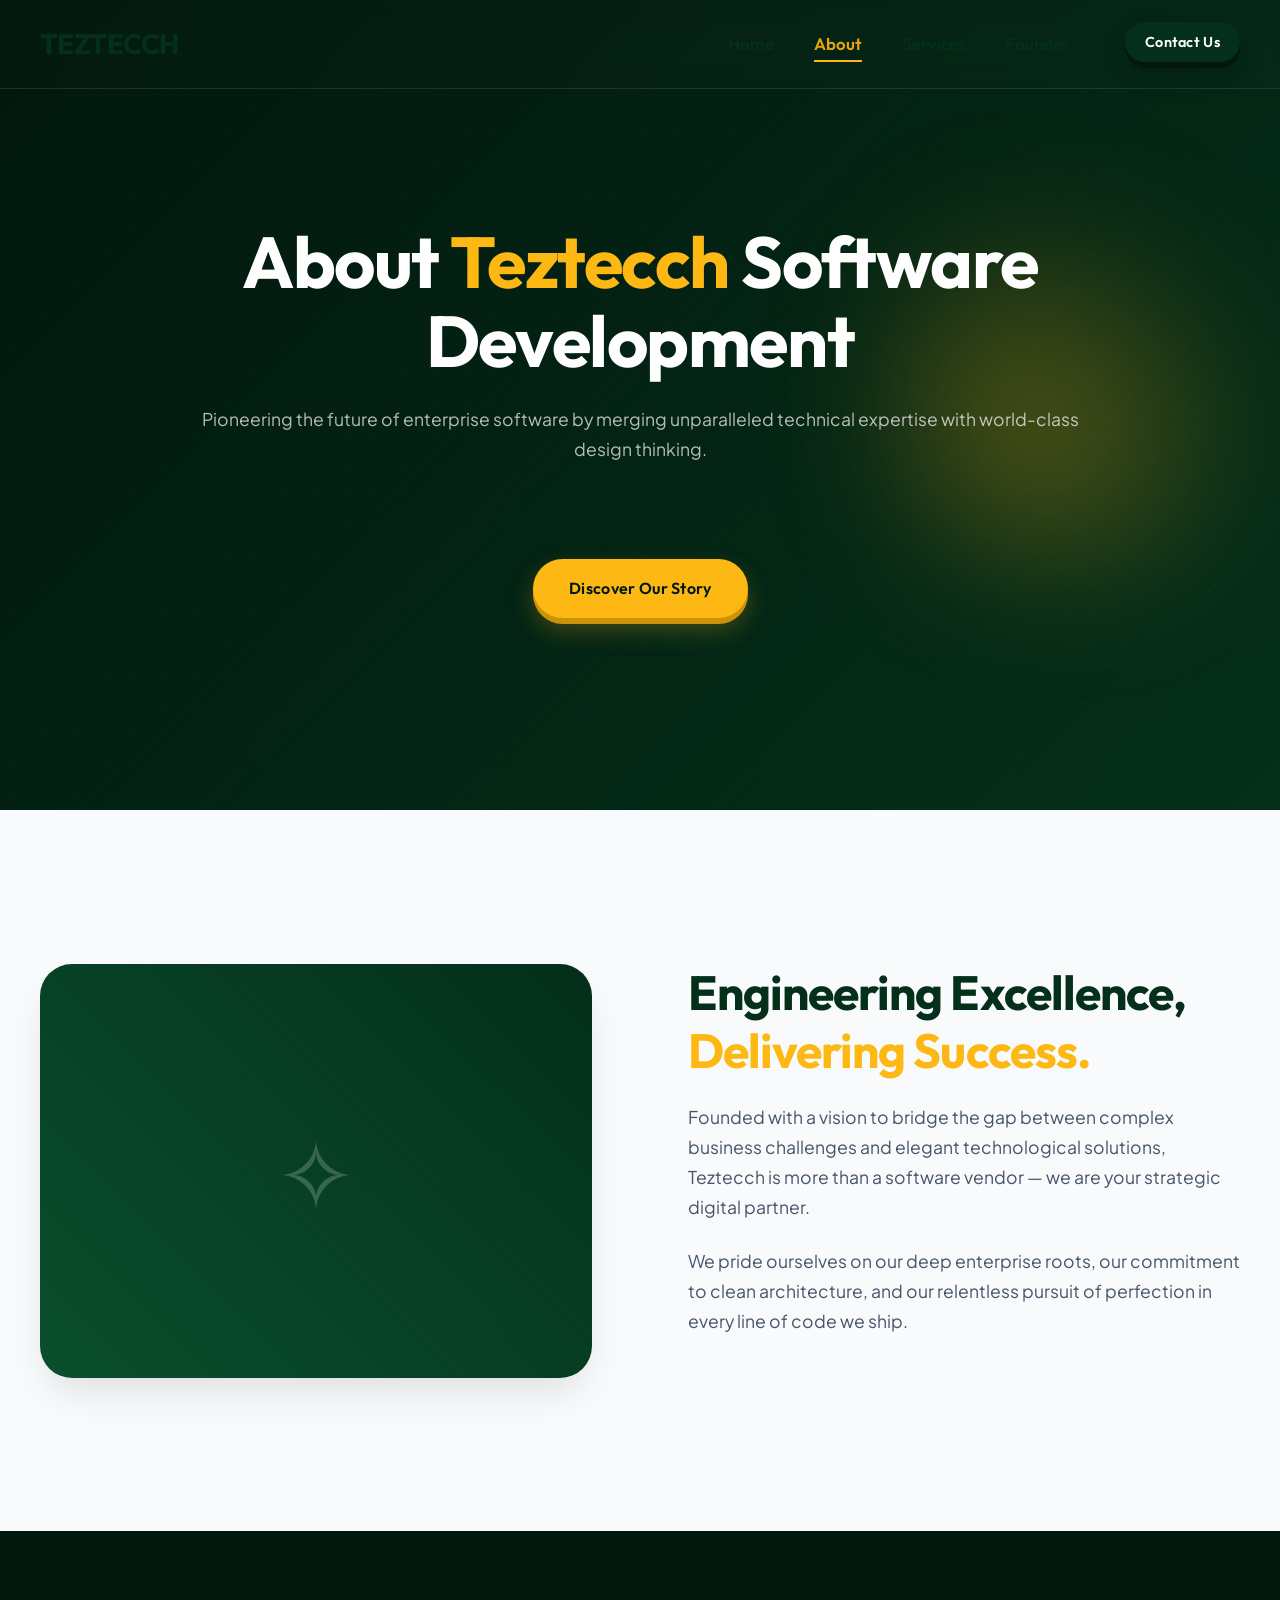
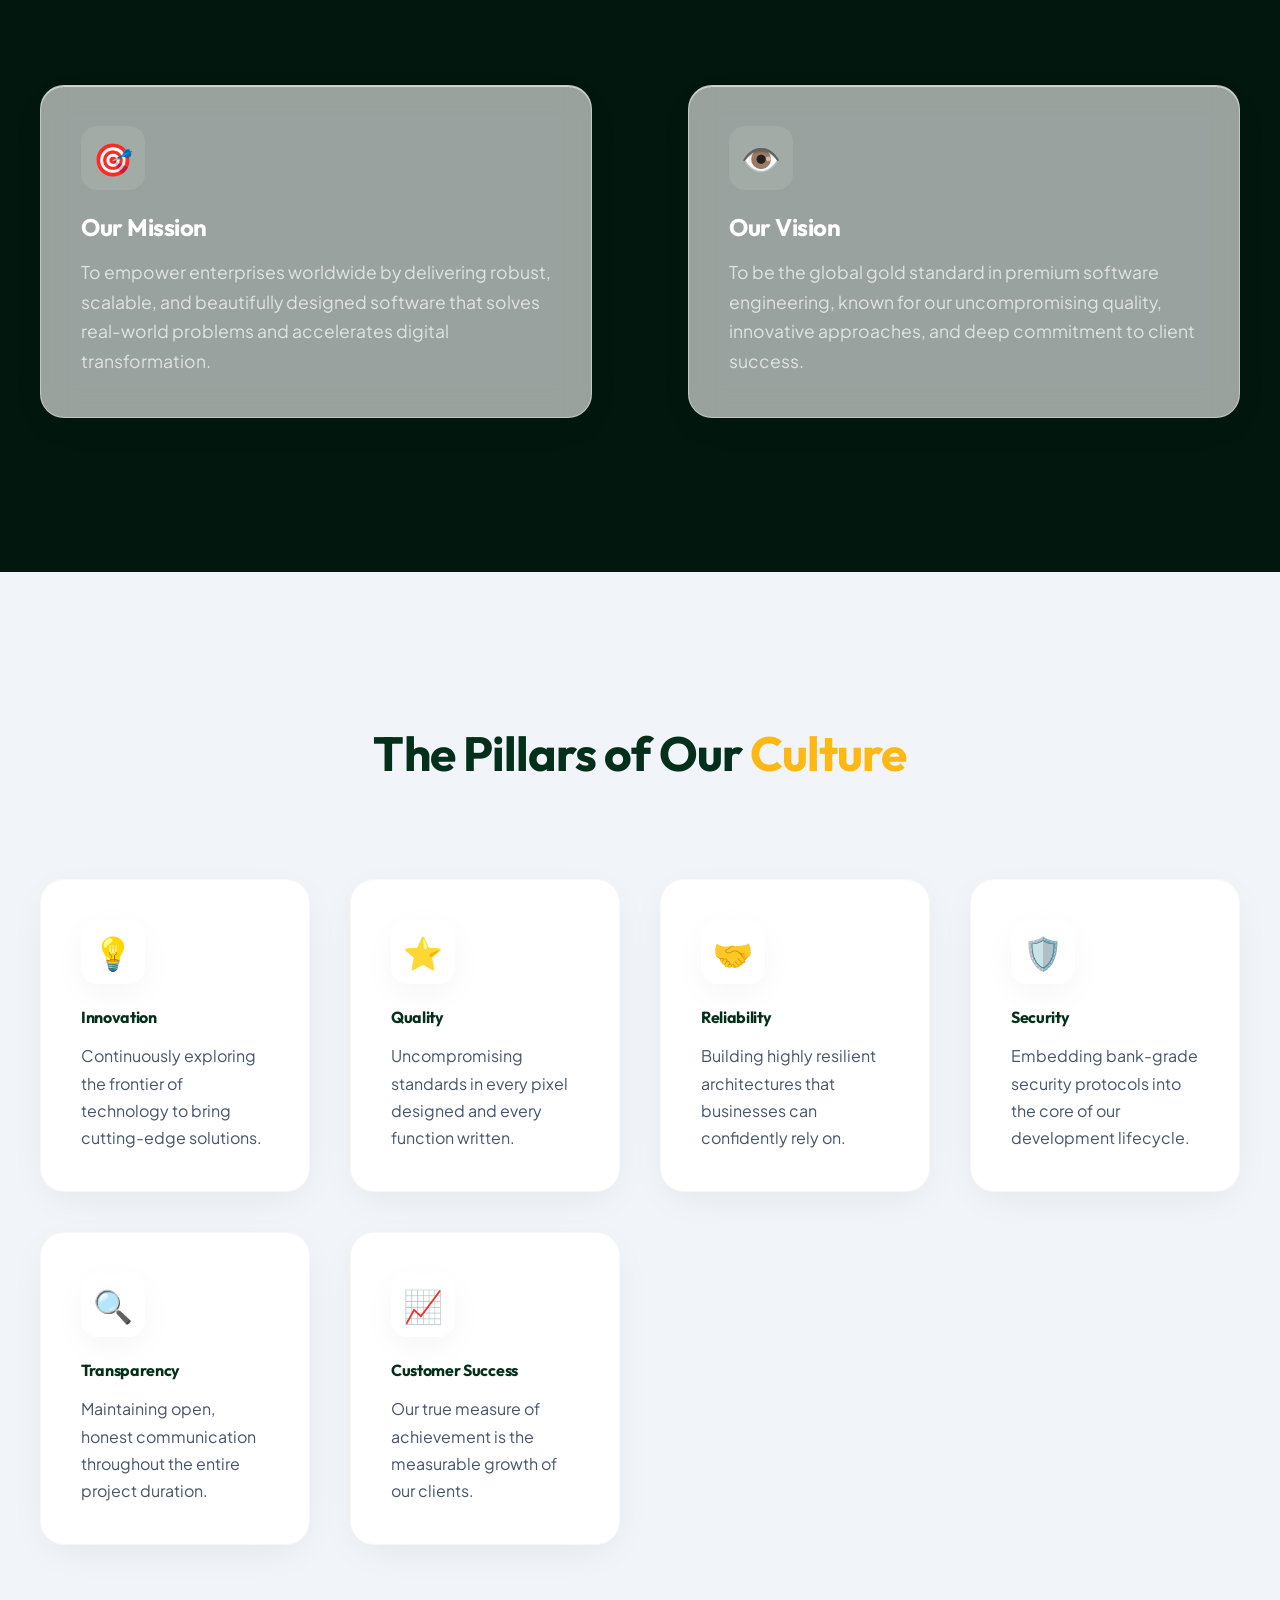
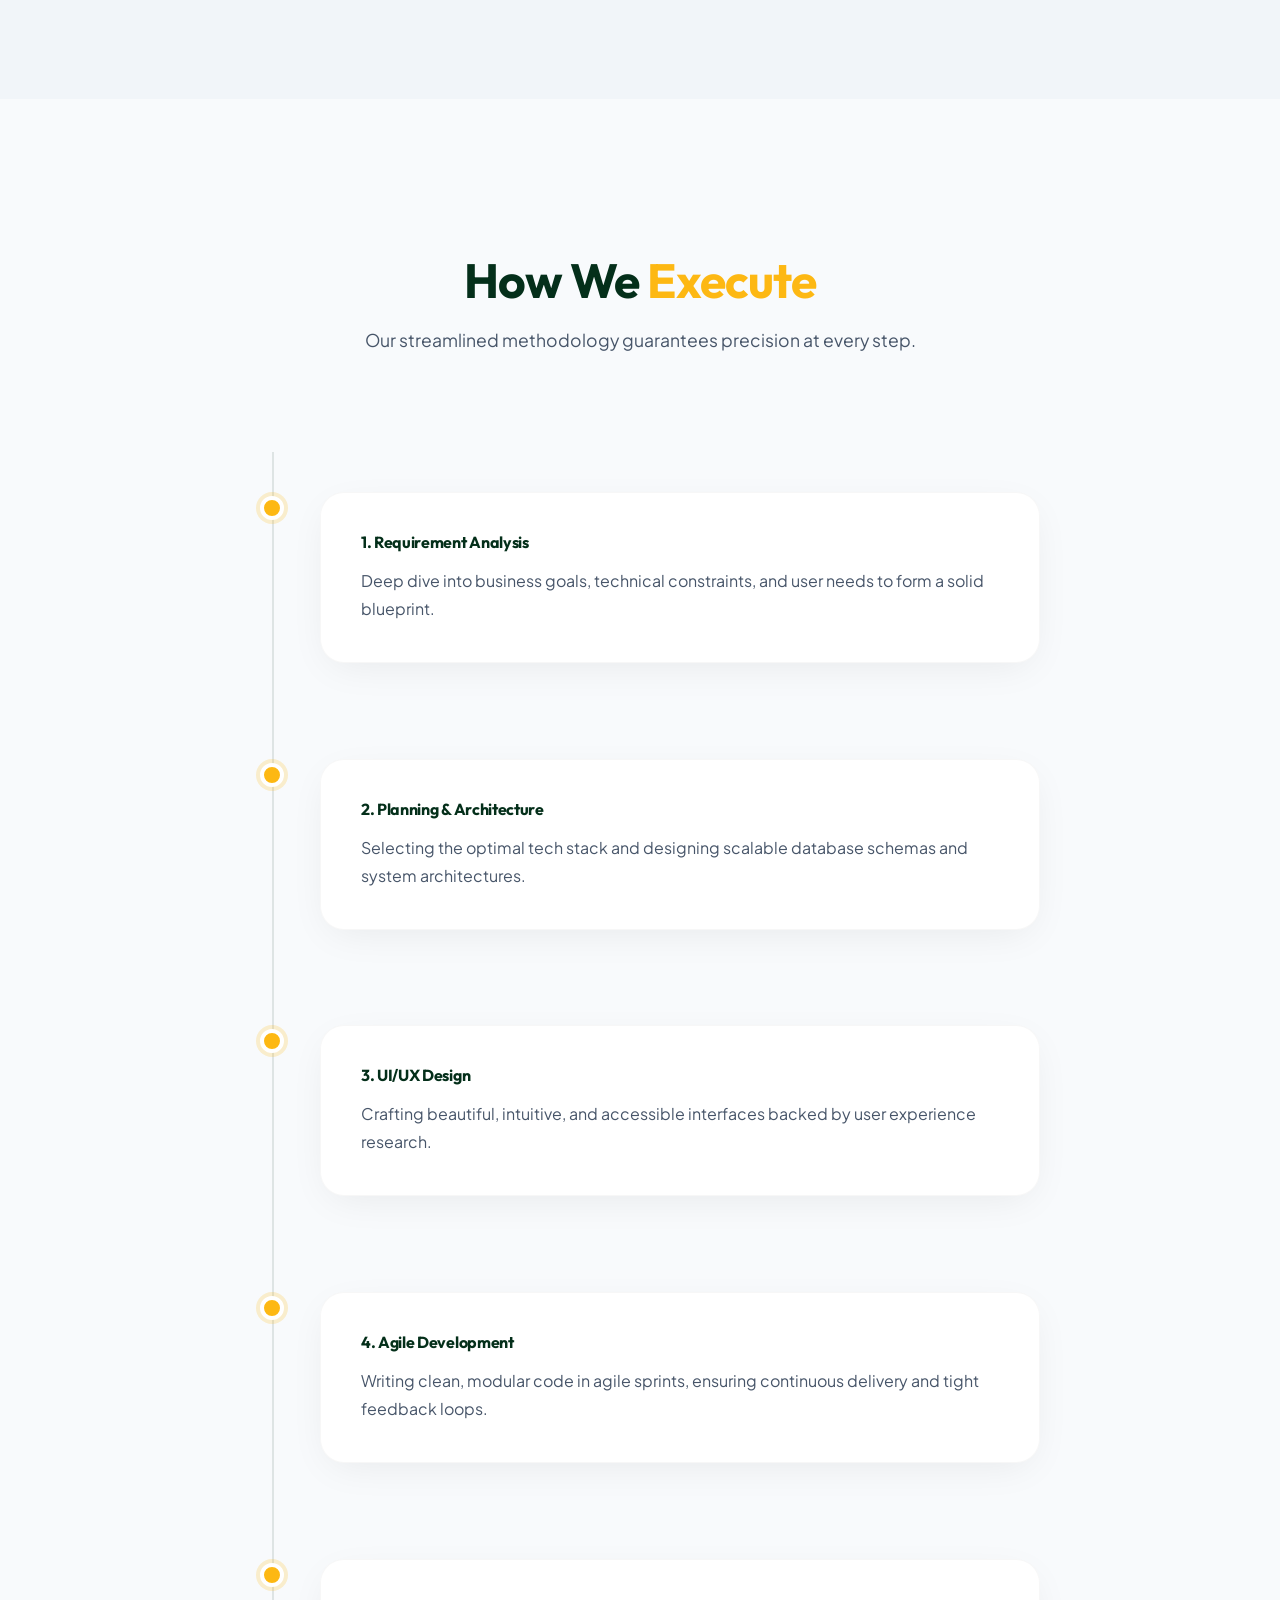
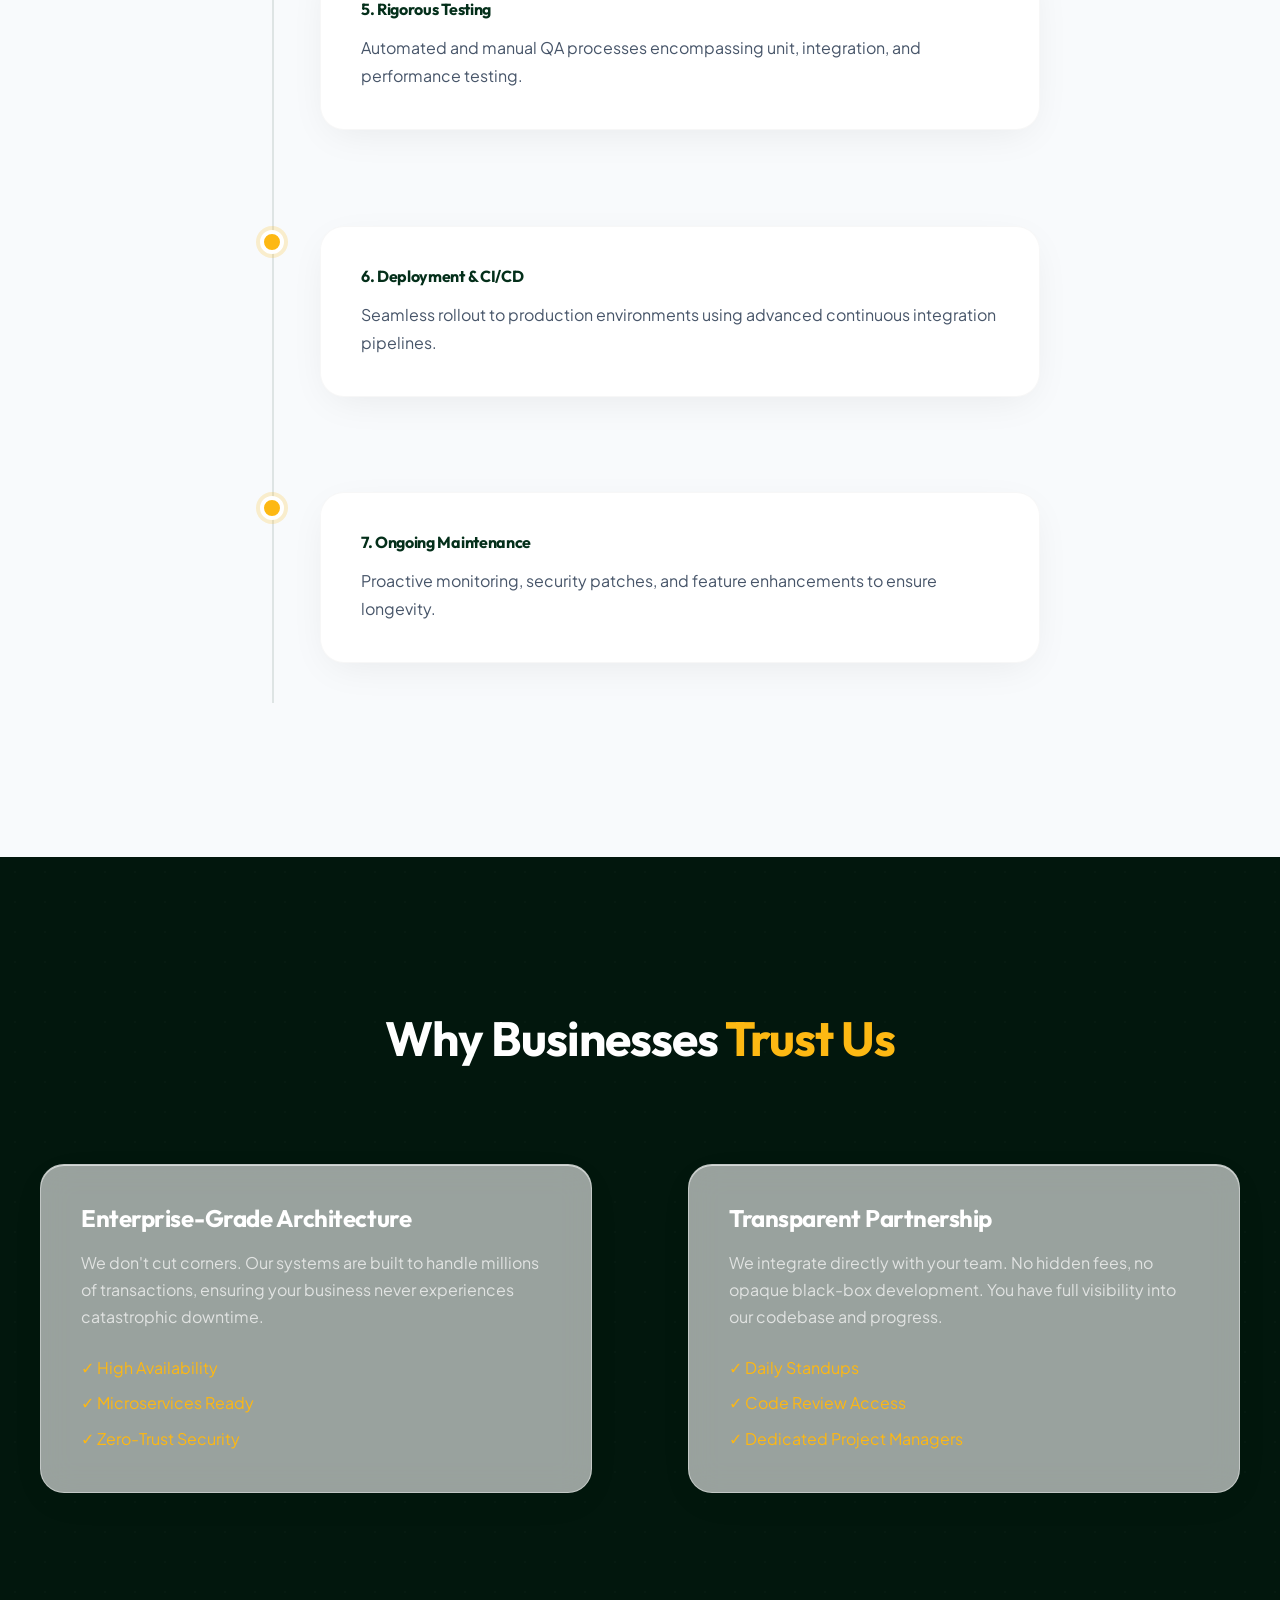
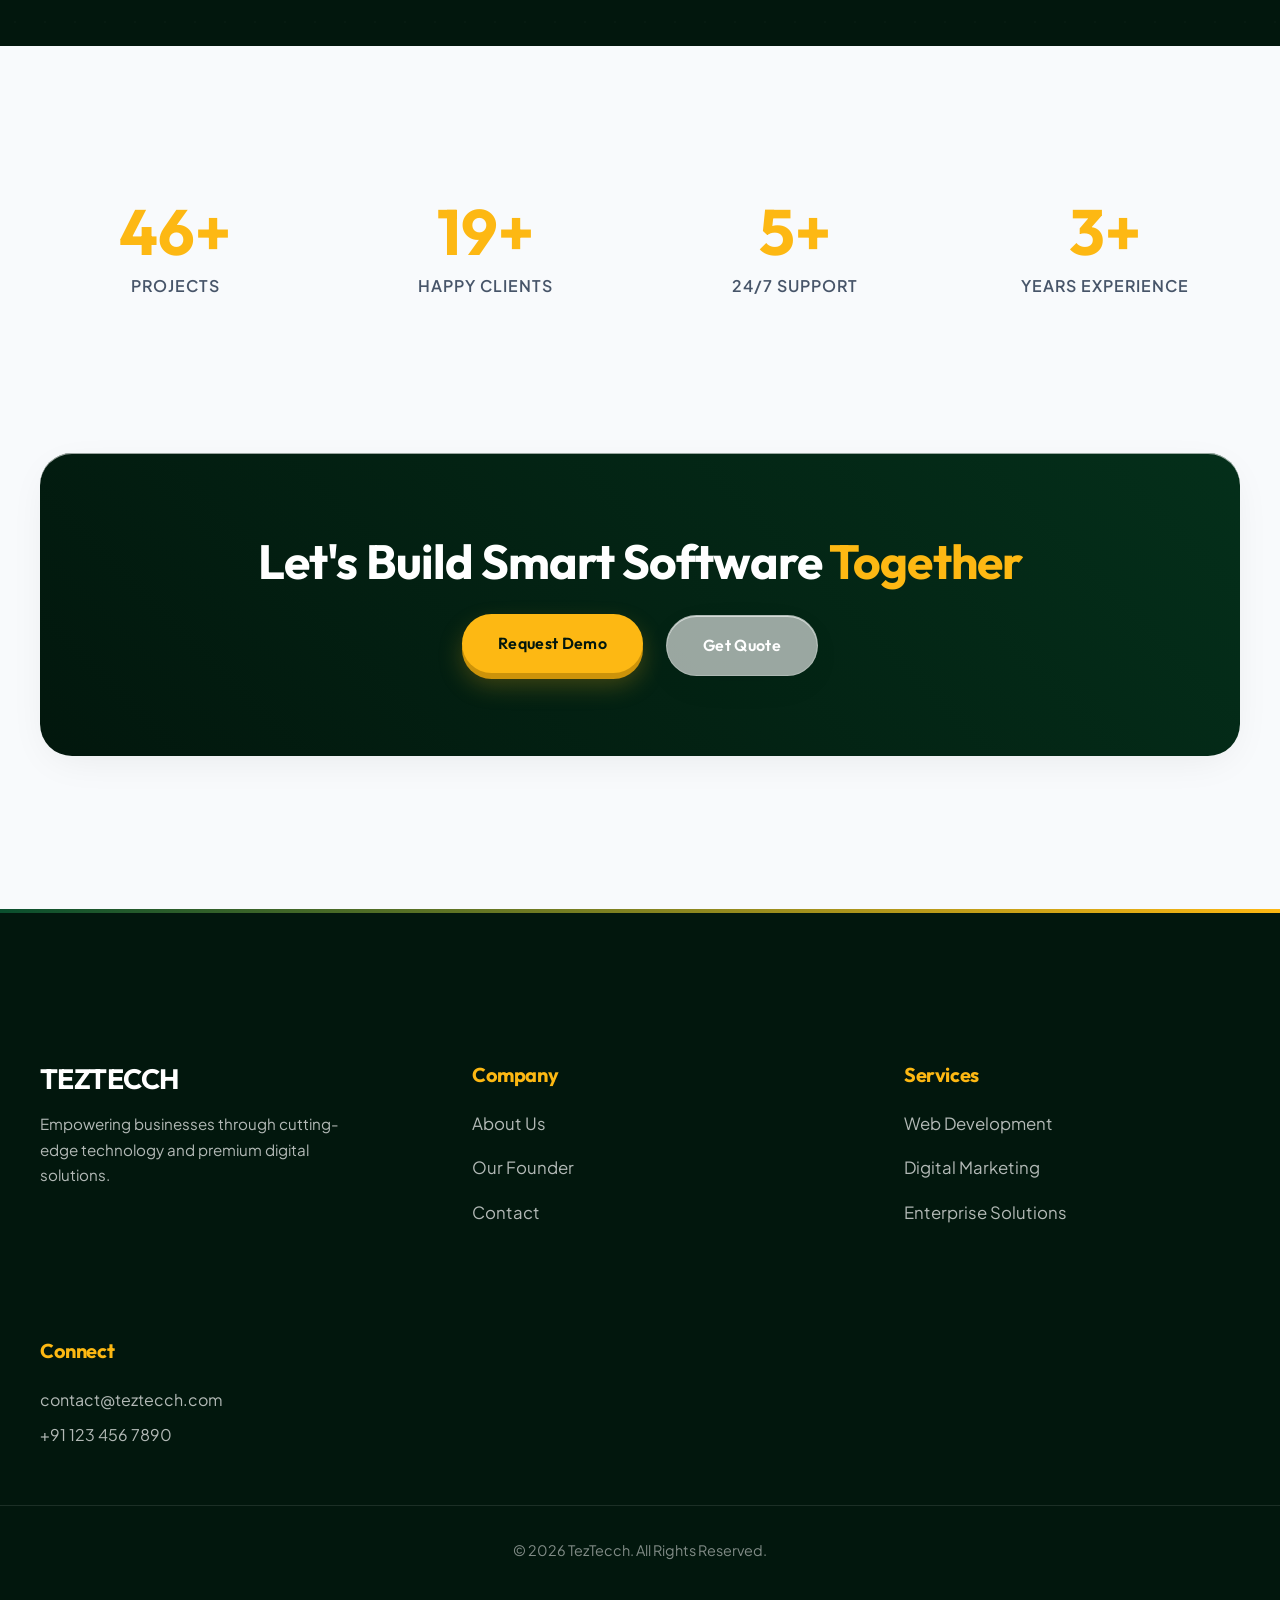
==== about.html @ 6b5ceb2e "Initial commit of premium Teztecch corporate website" ====
<!DOCTYPE html>
<html lang="en">
<head>
    <meta charset="UTF-8">
    <meta name="viewport" content="width=device-width, initial-scale=1.0">
    <title>TezTecch - About Us | Our Story</title>
    <meta name="description" content="Discover the story behind TezTecch, our core values, and why leading businesses trust us for their enterprise software needs.">
    <meta property="og:title" content="TezTecch - About Us">
    <meta property="og:description" content="Discover the story behind TezTecch, our core values, and why leading businesses trust us.">
    
    <link rel="preconnect" href="https://fonts.googleapis.com">
    <link rel="preconnect" href="https://fonts.gstatic.com" crossorigin>
    
    <link rel="stylesheet" href="css/style.css">
    <link rel="stylesheet" href="css/animations.css">
    <link rel="stylesheet" href="css/responsive.css">
</head>
<body>
    <nav class="navbar" id="navbar">
        <div class="container nav-container">
            <a href="index.html" class="nav-logo" aria-label="TezTecch Home">TezTecch</a>
            
            <ul class="nav-links" id="nav-links">
                <li><a href="index.html" class="nav-link">Home</a></li>
                <li><a href="about.html" class="nav-link active">About</a></li>
                <li><a href="services.html" class="nav-link">Services</a></li>
                <li><a href="founder.html" class="nav-link">Founder</a></li>
                <li><a href="contact.html" class="nav-link btn btn-primary nav-cta">Contact Us</a></li>
            </ul>

            <button class="mobile-menu-btn" id="mobile-menu-btn" aria-label="Toggle Menu">
                <span class="bar"></span>
                <span class="bar"></span>
                <span class="bar"></span>
            </button>
        </div>
    </nav>

    <main class="page-content pt-0">
        <!-- 1. Hero Section -->
        <section class="relative overflow-hidden py-hero min-h-90vh flex-center bg-gradient-hero text-white">
            <div class="particles-overlay"></div>
            
            <div class="container relative z-10 text-center">
                <div class="max-w-900">
                    <h1 class="animate-fade-up text-hero mb-md text-white">
                        About <span class="text-accent">Teztecch</span> Software Development
                    </h1>
                    <p class="animate-fade-up delay-100 text-lead text-muted-light mb-xl">
                        Pioneering the future of enterprise software by merging unparalleled technical expertise with world-class design thinking.
                    </p>
                    <div class="animate-fade-up delay-200 flex-center gap-md">
                        <a href="#story" class="btn btn-accent">Discover Our Story</a>
                    </div>
                </div>
            </div>
            
            <div class="animate-float abstract-sphere"></div>
        </section>

        <!-- 2. Company Story -->
        <section id="story" class="section">
            <div class="container">
                <div class="grid-2">
                    <div data-animate>
                        <div class="about-illustration flex-center">
                            <div class="text-white opacity-20 font-size-6rem">✧</div>
                        </div>
                    </div>
                    <div data-animate class="delay-100">
                        <h2 class="text-h2 mb-md">Engineering Excellence, <br><span class="text-accent">Delivering Success.</span></h2>
                        <p class="text-lead text-muted mb-md">
                            Founded with a vision to bridge the gap between complex business challenges and elegant technological solutions, Teztecch is more than a software vendor — we are your strategic digital partner.
                        </p>
                        <p class="text-lead text-muted mb-lg">
                            We pride ourselves on our deep enterprise roots, our commitment to clean architecture, and our relentless pursuit of perfection in every line of code we ship.
                        </p>
                    </div>
                </div>
            </div>
        </section>

        <!-- 3. Mission & Vision -->
        <section class="section bg-primary-dark text-white relative overflow-hidden">
            <div class="container relative z-10">
                <div class="grid-2">
                    <div class="card-glass hover-lift" data-animate>
                        <div class="icon-box mb-md">🎯</div>
                        <h3 class="text-h3 text-white mb-sm">Our Mission</h3>
                        <p class="text-muted-light text-lead">
                            To empower enterprises worldwide by delivering robust, scalable, and beautifully designed software that solves real-world problems and accelerates digital transformation.
                        </p>
                    </div>
                    <div class="card-glass hover-lift delay-100" data-animate>
                        <div class="icon-box mb-md">👁️</div>
                        <h3 class="text-h3 text-white mb-sm">Our Vision</h3>
                        <p class="text-muted-light text-lead">
                            To be the global gold standard in premium software engineering, known for our uncompromising quality, innovative approaches, and deep commitment to client success.
                        </p>
                    </div>
                </div>
            </div>
        </section>

        <!-- 4. Core Values -->
        <section class="section bg-light">
            <div class="container">
                <div class="text-center mb-xl" data-animate>
                    <h2 class="text-h2">The Pillars of Our <span class="text-accent">Culture</span></h2>
                </div>
                <div class="grid-3">
                    <div class="card hover-lift" data-animate>
                        <div class="icon-box icon-box-dark mb-md">💡</div>
                        <h4 class="text-primary mb-sm">Innovation</h4>
                        <p class="text-muted">Continuously exploring the frontier of technology to bring cutting-edge solutions.</p>
                    </div>
                    <div class="card hover-lift delay-100" data-animate>
                        <div class="icon-box icon-box-dark mb-md">⭐</div>
                        <h4 class="text-primary mb-sm">Quality</h4>
                        <p class="text-muted">Uncompromising standards in every pixel designed and every function written.</p>
                    </div>
                    <div class="card hover-lift delay-200" data-animate>
                        <div class="icon-box icon-box-dark mb-md">🤝</div>
                        <h4 class="text-primary mb-sm">Reliability</h4>
                        <p class="text-muted">Building highly resilient architectures that businesses can confidently rely on.</p>
                    </div>
                    <div class="card hover-lift delay-300" data-animate>
                        <div class="icon-box icon-box-dark mb-md">🛡️</div>
                        <h4 class="text-primary mb-sm">Security</h4>
                        <p class="text-muted">Embedding bank-grade security protocols into the core of our development lifecycle.</p>
                    </div>
                    <div class="card hover-lift delay-400" data-animate>
                        <div class="icon-box icon-box-dark mb-md">🔍</div>
                        <h4 class="text-primary mb-sm">Transparency</h4>
                        <p class="text-muted">Maintaining open, honest communication throughout the entire project duration.</p>
                    </div>
                    <div class="card hover-lift delay-500" data-animate>
                        <div class="icon-box icon-box-dark mb-md">📈</div>
                        <h4 class="text-primary mb-sm">Customer Success</h4>
                        <p class="text-muted">Our true measure of achievement is the measurable growth of our clients.</p>
                    </div>
                </div>
            </div>
        </section>

        <!-- 5. Development Process -->
        <section class="section">
            <div class="container">
                <div class="text-center mb-xl" data-animate>
                    <h2 class="text-h2">How We <span class="text-accent">Execute</span></h2>
                    <p class="text-lead text-muted mt-sm">Our streamlined methodology guarantees precision at every step.</p>
                </div>
                <div class="process-timeline">
                    <div class="timeline-item" data-animate>
                        <div class="timeline-dot"></div>
                        <div class="card hover-lift">
                            <h4 class="text-primary mb-sm">1. Requirement Analysis</h4>
                            <p class="text-muted">Deep dive into business goals, technical constraints, and user needs to form a solid blueprint.</p>
                        </div>
                    </div>
                    <div class="timeline-item" data-animate>
                        <div class="timeline-dot"></div>
                        <div class="card hover-lift">
                            <h4 class="text-primary mb-sm">2. Planning & Architecture</h4>
                            <p class="text-muted">Selecting the optimal tech stack and designing scalable database schemas and system architectures.</p>
                        </div>
                    </div>
                    <div class="timeline-item" data-animate>
                        <div class="timeline-dot"></div>
                        <div class="card hover-lift">
                            <h4 class="text-primary mb-sm">3. UI/UX Design</h4>
                            <p class="text-muted">Crafting beautiful, intuitive, and accessible interfaces backed by user experience research.</p>
                        </div>
                    </div>
                    <div class="timeline-item" data-animate>
                        <div class="timeline-dot"></div>
                        <div class="card hover-lift">
                            <h4 class="text-primary mb-sm">4. Agile Development</h4>
                            <p class="text-muted">Writing clean, modular code in agile sprints, ensuring continuous delivery and tight feedback loops.</p>
                        </div>
                    </div>
                    <div class="timeline-item" data-animate>
                        <div class="timeline-dot"></div>
                        <div class="card hover-lift">
                            <h4 class="text-primary mb-sm">5. Rigorous Testing</h4>
                            <p class="text-muted">Automated and manual QA processes encompassing unit, integration, and performance testing.</p>
                        </div>
                    </div>
                    <div class="timeline-item" data-animate>
                        <div class="timeline-dot"></div>
                        <div class="card hover-lift">
                            <h4 class="text-primary mb-sm">6. Deployment & CI/CD</h4>
                            <p class="text-muted">Seamless rollout to production environments using advanced continuous integration pipelines.</p>
                        </div>
                    </div>
                    <div class="timeline-item" data-animate>
                        <div class="timeline-dot"></div>
                        <div class="card hover-lift">
                            <h4 class="text-primary mb-sm">7. Ongoing Maintenance</h4>
                            <p class="text-muted">Proactive monitoring, security patches, and feature enhancements to ensure longevity.</p>
                        </div>
                    </div>
                </div>
            </div>
        </section>

        <!-- 6. Why Businesses Trust Us -->
        <section class="section bg-primary-dark text-white relative overflow-hidden">
            <div class="particles-overlay"></div>
            <div class="container relative z-10">
                <div class="text-center mb-xl" data-animate>
                    <h2 class="text-h2 text-white">Why Businesses <span class="text-accent">Trust Us</span></h2>
                </div>
                <div class="grid-2">
                    <div class="card-glass hover-lift" data-animate>
                        <h3 class="text-h3 text-white mb-sm">Enterprise-Grade Architecture</h3>
                        <p class="text-muted-light mb-md">We don't cut corners. Our systems are built to handle millions of transactions, ensuring your business never experiences catastrophic downtime.</p>
                        <ul class="list-none">
                            <li class="mb-xs text-accent">✓ High Availability</li>
                            <li class="mb-xs text-accent">✓ Microservices Ready</li>
                            <li class="text-accent">✓ Zero-Trust Security</li>
                        </ul>
                    </div>
                    <div class="card-glass hover-lift delay-100" data-animate>
                        <h3 class="text-h3 text-white mb-sm">Transparent Partnership</h3>
                        <p class="text-muted-light mb-md">We integrate directly with your team. No hidden fees, no opaque black-box development. You have full visibility into our codebase and progress.</p>
                        <ul class="list-none">
                            <li class="mb-xs text-accent">✓ Daily Standups</li>
                            <li class="mb-xs text-accent">✓ Code Review Access</li>
                            <li class="text-accent">✓ Dedicated Project Managers</li>
                        </ul>
                    </div>
                </div>
            </div>
        </section>

        <!-- 7. Company Statistics -->
        <section class="section">
            <div class="container">
                <div class="grid-4 text-center">
                    <div data-animate class="stat-container">
                        <div class="stat-number" data-target="250">0</div>
                        <div class="text-muted stat-label">Projects</div>
                    </div>
                    <div data-animate class="stat-container delay-100">
                        <div class="stat-number" data-target="100">0</div>
                        <div class="text-muted stat-label">Happy Clients</div>
                    </div>
                    <div data-animate class="stat-container delay-200">
                        <div class="stat-number" data-target="24">0</div>
                        <div class="text-muted stat-label">24/7 Support</div>
                    </div>
                    <div data-animate class="stat-container delay-300">
                        <div class="stat-number" data-target="15">0</div>
                        <div class="text-muted stat-label">Years Experience</div>
                    </div>
                </div>
            </div>
        </section>

        <!-- 8. Final CTA -->
        <section class="section pt-0">
            <div class="container">
                <div class="card-glass bg-gradient-cta text-center rounded-2xl py-cta border-none">
                    <div class="max-w-800">
                        <h2 class="text-h2 text-white mb-md" data-animate>Let's Build Smart Software <span class="text-accent">Together</span></h2>
                        <div data-animate class="delay-100 flex-center flex-wrap gap-md">
                            <a href="contact.html" class="btn btn-accent animate-pulse-glow">Request Demo</a>
                            <a href="contact.html" class="btn btn-glass text-white border-white-20">Get Quote</a>
                        </div>
                    </div>
                </div>
            </div>
        </section>
    </main>

    <footer class="footer">
        <div class="container footer-grid">
            <div class="footer-col">
                <h3 class="footer-logo">TezTecch</h3>
                <p class="footer-text">
                    Empowering businesses through cutting-edge technology and premium digital solutions.
                </p>
            </div>
            <div class="footer-col">
                <h4 class="footer-heading">Company</h4>
                <a href="about.html" class="footer-link">About Us</a><br>
                <a href="founder.html" class="footer-link">Our Founder</a><br>
                <a href="contact.html" class="footer-link">Contact</a>
            </div>
            <div class="footer-col">
                <h4 class="footer-heading">Services</h4>
                <a href="services.html" class="footer-link">Web Development</a><br>
                <a href="services.html" class="footer-link">Digital Marketing</a><br>
                <a href="services.html" class="footer-link">Enterprise Solutions</a>
            </div>
            <div class="footer-col">
                <h4 class="footer-heading">Connect</h4>
                <p class="footer-contact">contact@teztecch.com</p>
                <p class="footer-contact">+91 123 456 7890</p>
            </div>
        </div>
        <div class="container footer-bottom">
            <p class="footer-copyright">&copy; 2026 TezTecch. All Rights Reserved.</p>
        </div>
    </footer>

    <script src="js/particles.js" defer></script>
    <script src="js/animations.js" defer></script>
    <script src="js/main.js" defer></script>
</body>
</html>
---- css/style.css ----
@import url('https://fonts.googleapis.com/css2?family=Outfit:wght@300;400;500;600;700&family=Plus+Jakarta+Sans:wght@400;500;600;700&display=swap');

:root {
    /* Brand Colors */
    --clr-primary: #042f1a;
    --clr-primary-light: #0a4f2e;
    --clr-primary-dark: #02170d;
    
    --clr-accent: #FDB813;
    --clr-accent-hover: #e5a40d;
    --clr-accent-light: #ffce54;
    
    --clr-white: #ffffff;
    --clr-bg: #f8fafc;
    --clr-surface: #ffffff;
    
    --clr-text-main: #0f172a;
    --clr-text-muted: #475569;

    /* Glassmorphism Variables */
    --glass-bg: rgba(255, 255, 255, 0.6);
    --glass-border: rgba(255, 255, 255, 0.4);
    --glass-highlight: inset 0 1px 0 rgba(255, 255, 255, 0.6);
    --glass-blur: 16px;

    /* Typography */
    --font-heading: 'Outfit', system-ui, sans-serif;
    --font-body: 'Plus Jakarta Sans', system-ui, sans-serif;
    
    /* Perfected Spacing System */
    --container-max: 1280px;
    --spacing-xs: 0.5rem;
    --spacing-sm: 1rem;
    --spacing-md: 1.5rem;
    --spacing-lg: 2.5rem;
    --spacing-xl: clamp(4rem, 8vw, 6rem);
    --spacing-xxl: clamp(6rem, 12vw, 10rem);

    /* Shadows (Premium & 3D) */
    --shadow-soft: 0 10px 40px -10px rgba(0, 0, 0, 0.08);
    --shadow-medium: 0 20px 40px -10px rgba(0, 0, 0, 0.12);
    --shadow-3d: 0 6px 0 var(--clr-primary-dark), 0 12px 24px rgba(0,0,0,0.2);
    --shadow-3d-accent: 0 6px 0 #cc930a, 0 12px 24px rgba(253, 184, 19, 0.25);
    
    /* Effects */
    --radius-sm: 0.5rem;
    --radius-md: 1rem;
    --radius-lg: 1.5rem;
    --radius-pill: 9999px;
    --transition-fast: 200ms cubic-bezier(0.25, 1, 0.5, 1);
    --transition-base: 400ms cubic-bezier(0.25, 1, 0.5, 1);
    --transition-bounce: 600ms cubic-bezier(0.34, 1.56, 0.64, 1);
}

*, *::before, *::after {
    box-sizing: border-box;
    margin: 0;
    padding: 0;
}

html {
    scroll-behavior: smooth;
    text-rendering: optimizeLegibility;
    -webkit-font-smoothing: antialiased;
    -moz-osx-font-smoothing: grayscale;
}

body {
    font-family: var(--font-body);
    background-color: var(--clr-bg);
    color: var(--clr-text-main);
    line-height: 1.7;
    overflow-x: hidden;
}

h1, h2, h3, h4, h5, h6 {
    font-family: var(--font-heading);
    font-weight: 700;
    line-height: 1.15;
    color: var(--clr-primary);
    letter-spacing: -0.02em;
}

a {
    text-decoration: none;
    color: inherit;
}

.container {
    width: 100%;
    max-width: var(--container-max);
    margin: 0 auto;
    padding: 0 clamp(1.25rem, 4vw, 2.5rem);
}

.section {
    padding: var(--spacing-xxl) 0;
}

/* 1. Buttons (3D & Premium) */
.btn {
    display: inline-flex;
    align-items: center;
    justify-content: center;
    padding: 1rem 2.25rem;
    border-radius: var(--radius-pill);
    font-weight: 600;
    font-family: var(--font-heading);
    cursor: pointer;
    border: none;
    transition: all var(--transition-fast);
    position: relative;
    letter-spacing: 0.02em;
    font-size: 1rem;
    will-change: transform, box-shadow;
}

.btn-primary {
    background-color: var(--clr-primary);
    color: var(--clr-white);
    box-shadow: var(--shadow-3d);
    transform: translateY(-2px) translateZ(0);
}

.btn-primary:active {
    box-shadow: 0 0px 0 var(--clr-primary-dark), 0 4px 8px rgba(0,0,0,0.2);
    transform: translateY(4px) translateZ(0);
}

.btn-accent {
    background-color: var(--clr-accent);
    color: var(--clr-primary-dark);
    box-shadow: var(--shadow-3d-accent);
    transform: translateY(-2px) translateZ(0);
}

.btn-accent:active {
    box-shadow: 0 0px 0 #cc930a, 0 4px 8px rgba(253, 184, 19, 0.25);
    transform: translateY(4px) translateZ(0);
}

.btn-glass {
    background: var(--glass-bg);
    backdrop-filter: blur(var(--glass-blur));
    -webkit-backdrop-filter: blur(var(--glass-blur));
    border: 1px solid var(--glass-border);
    color: var(--clr-primary);
    box-shadow: var(--shadow-soft), var(--glass-highlight);
    transform: translateY(0) translateZ(0);
}

.btn-glass:hover {
    background: rgba(255, 255, 255, 0.9);
    transform: translateY(-4px) translateZ(0);
    box-shadow: var(--shadow-medium), var(--glass-highlight);
}

/* 2. Cards (Glassmorphism & Modern) */
.card {
    background: var(--clr-surface);
    border-radius: var(--radius-lg);
    padding: var(--spacing-lg);
    box-shadow: var(--shadow-soft);
    transition: all var(--transition-bounce);
    border: 1px solid rgba(0,0,0,0.03);
    will-change: transform, box-shadow;
}

.card:hover {
    transform: translateY(-12px) scale(1.02) translateZ(0);
    box-shadow: var(--shadow-medium);
}

.card-glass {
    background: var(--glass-bg);
    backdrop-filter: blur(var(--glass-blur));
    -webkit-backdrop-filter: blur(var(--glass-blur));
    border: 1px solid var(--glass-border);
    border-radius: var(--radius-lg);
    padding: var(--spacing-lg);
    box-shadow: var(--shadow-soft), var(--glass-highlight);
    will-change: transform, box-shadow;
    transition: all var(--transition-bounce);
}

.card-glass:hover {
    background: rgba(255, 255, 255, 0.75);
}

/* 3. Navigation (Glassmorphism) */
.navbar {
    position: fixed;
    top: 0;
    left: 0;
    width: 100%;
    z-index: 1000;
    background: rgba(255, 255, 255, 0.01);
    backdrop-filter: blur(10px);
    -webkit-backdrop-filter: blur(10px);
    border-bottom: 1px solid rgba(255, 255, 255, 0.1);
    padding: 1.25rem 0;
    transition: all var(--transition-base);
    transform: translateZ(0);
}

.nav-container {
    display: flex;
    justify-content: space-between;
    align-items: center;
}

.nav-logo {
    font-family: var(--font-heading);
    font-size: 1.75rem;
    font-weight: 700;
    color: var(--clr-primary);
    text-transform: uppercase;
    letter-spacing: -0.02em;
}

.nav-links {
    display: flex;
    align-items: center;
    gap: var(--spacing-lg);
    list-style: none;
}

.nav-link {
    font-family: var(--font-heading);
    font-weight: 600;
    color: var(--clr-primary);
    transition: color var(--transition-fast);
    position: relative;
    padding: 0.5rem 0;
    font-size: 1.05rem;
}

.nav-link.active {
    color: var(--clr-accent-hover);
}

.nav-link:not(.btn)::after {
    content: '';
    position: absolute;
    bottom: 0;
    left: 0;
    width: 0;
    height: 2px;
    background-color: var(--clr-accent);
    transition: width var(--transition-base);
}

.nav-link:not(.btn):hover::after,
.nav-link.active:not(.btn)::after {
    width: 100%;
}

.mobile-menu-btn {
    display: none;
    background: transparent;
    border: none;
    cursor: pointer;
    z-index: 1001;
    padding: 0.5rem;
}

.mobile-menu-btn .bar {
    display: block;
    width: 28px;
    height: 3px;
    margin: 6px auto;
    background-color: var(--clr-primary);
    transition: all var(--transition-base);
    border-radius: 2px;
}

/* 4. Footer (Corporate & Dark) */
.footer {
    background-color: var(--clr-primary-dark);
    color: var(--clr-white);
    padding: var(--spacing-xxl) 0 var(--spacing-lg);
    position: relative;
    overflow: hidden;
}

.footer::before {
    content: '';
    position: absolute;
    top: 0;
    left: 0;
    width: 100%;
    height: 4px;
    background: linear-gradient(90deg, var(--clr-primary-light), var(--clr-accent), var(--clr-primary-light));
    background-size: 200% 100%;
    animation: gradientShift 6s ease infinite;
}

@keyframes gradientShift {
    0% { background-position: 0% 50%; }
    50% { background-position: 100% 50%; }
    100% { background-position: 0% 50%; }
}

.footer-grid {
    display: grid;
    grid-template-columns: repeat(auto-fit, minmax(280px, 1fr));
    gap: var(--spacing-xl);
}

.footer-logo {
    font-family: var(--font-heading);
    font-size: 1.75rem;
    font-weight: 700;
    color: var(--clr-white);
    text-transform: uppercase;
    letter-spacing: -0.02em;
}

.footer-heading {
    color: var(--clr-accent);
    margin-bottom: var(--spacing-md);
    font-size: 1.25rem;
    font-family: var(--font-heading);
}

.footer-link {
    color: rgba(255, 255, 255, 0.7);
    transition: all var(--transition-fast);
    display: inline-block;
    margin-bottom: var(--spacing-sm);
    font-size: 1.05rem;
}

.footer-link:hover {
    color: var(--clr-accent);
    transform: translateX(8px);
}

/* =========================================
   UTILITIES & ABOUT PAGE COMPONENTS
   ========================================= */

/* Layout Utilities */
.grid-2 { display: grid; grid-template-columns: repeat(auto-fit, minmax(300px, 1fr)); gap: var(--spacing-xl); align-items: center; }
.grid-3 { display: grid; grid-template-columns: repeat(auto-fit, minmax(250px, 1fr)); gap: var(--spacing-lg); }
.grid-4 { display: grid; grid-template-columns: repeat(auto-fit, minmax(200px, 1fr)); gap: var(--spacing-lg); }

/* Typography Utilities */
.text-center { text-align: center; }
.text-primary { color: var(--clr-primary); }
.text-accent { color: var(--clr-accent); }
.text-white { color: var(--clr-white); }
.text-muted { color: var(--clr-text-muted); }
.text-muted-light { color: rgba(255, 255, 255, 0.7); }

.mb-0 { margin-bottom: 0; }
.mb-xs { margin-bottom: var(--spacing-xs); }
.mb-sm { margin-bottom: var(--spacing-sm); }
.mb-md { margin-bottom: var(--spacing-md); }
.mb-lg { margin-bottom: var(--spacing-lg); }
.mb-xl { margin-bottom: var(--spacing-xl); }
.mt-sm { margin-top: var(--spacing-sm); }
.mt-md { margin-top: var(--spacing-md); }

.text-hero { font-size: clamp(3rem, 5vw + 1rem, 4.5rem); line-height: 1.1; }
.text-h2 { font-size: clamp(2rem, 4vw, 3rem); line-height: 1.2; }
.text-h3 { font-size: 1.5rem; }
.text-lead { font-size: 1.1rem; }
.font-size-6rem { font-size: 6rem; }

/* Backgrounds & Positioning */
.bg-primary { background-color: var(--clr-primary); }
.bg-primary-dark { background-color: var(--clr-primary-dark); }
.bg-light { background-color: #f1f5f9; }
.bg-gradient-hero { background: linear-gradient(135deg, var(--clr-primary-dark), var(--clr-primary)); }
.bg-gradient-cta { background: linear-gradient(45deg, var(--clr-primary-dark), var(--clr-primary)); }

.relative { position: relative; }
.absolute { position: absolute; }
.inset-0 { top: 0; left: 0; right: 0; bottom: 0; }
.z-10 { z-index: 10; }
.overflow-hidden { overflow: hidden; }

.min-h-90vh { min-height: 90vh; }
.flex-center { display: flex; align-items: center; justify-content: center; }
.flex-column { display: flex; flex-direction: column; }
.flex-wrap { flex-wrap: wrap; }
.gap-md { gap: var(--spacing-md); }

.pt-0 { padding-top: 0; }
.pb-0 { padding-bottom: 0; }
.py-hero { padding: 10rem 0 8rem; }
.py-cta { padding: 5rem 2rem; }

.opacity-20 { opacity: 0.2; }
.max-w-900 { max-width: 900px; margin: 0 auto; }
.max-w-800 { max-width: 800px; margin: 0 auto; }

.border-none { border: none; }
.rounded-2xl { border-radius: 2rem; }
.border-white-20 { border-color: rgba(255, 255, 255, 0.2); }

.list-none { list-style: none; padding: 0; }
.stat-label { font-weight: 600; text-transform: uppercase; letter-spacing: 1px; margin-top: 0.5rem; }

/* Navigation & Footer Specific Replacements (No Inline CSS) */
.nav-cta { color: var(--clr-white); font-size: 0.9rem; padding: 0.5rem 1.25rem; margin-left: 1rem; }
.footer-text { color: rgba(255,255,255,0.7); margin-top: 1rem; font-size: 0.95rem; }
.footer-contact { color: rgba(255,255,255,0.7); margin-bottom: 0.5rem; }
.footer-bottom { text-align: center; border-top: 1px solid rgba(255,255,255,0.1); margin-top: 3rem; padding-top: 2rem; }
.footer-copyright { color: rgba(255,255,255,0.5); font-size: 0.9rem; }

/* About Page Specific Components */
.about-illustration {
    aspect-ratio: 4/3;
    background: linear-gradient(45deg, var(--clr-primary-light), var(--clr-primary));
    border-radius: 2rem;
    position: relative;
    overflow: hidden;
    box-shadow: var(--shadow-medium);
}

.abstract-sphere {
    position: absolute;
    right: 5%;
    top: 30%;
    width: 300px;
    height: 300px;
    background: linear-gradient(45deg, var(--clr-accent), transparent);
    border-radius: 50%;
    filter: blur(80px);
    opacity: 0.5;
}

.icon-box {
    width: 64px;
    height: 64px;
    background: rgba(255,255,255,0.1);
    border-radius: var(--radius-md);
    display: flex;
    align-items: center;
    justify-content: center;
    font-size: 2rem;
    color: var(--clr-accent);
}

.icon-box-dark {
    background: var(--clr-surface);
    box-shadow: var(--shadow-soft);
    color: var(--clr-primary);
}

/* Timeline Process */
.process-timeline {
    position: relative;
    max-width: 800px;
    margin: 0 auto;
    padding: var(--spacing-lg) 0;
}

.process-timeline::before {
    content: '';
    position: absolute;
    top: 0;
    left: 2rem;
    height: 100%;
    width: 2px;
    background: rgba(4, 47, 26, 0.1);
}

.timeline-item {
    position: relative;
    padding-left: 5rem;
    margin-bottom: var(--spacing-xl);
}

.timeline-item:last-child {
    margin-bottom: 0;
}

.timeline-dot {
    position: absolute;
    left: 1.25rem;
    top: 0.25rem;
    width: 1.5rem;
    height: 1.5rem;
    border-radius: 50%;
    background: var(--clr-accent);
    border: 4px solid var(--clr-surface);
    box-shadow: 0 0 0 4px rgba(253, 184, 19, 0.2);
    z-index: 2;
}

.stat-number {
    font-size: 4rem;
    font-family: var(--font-heading);
    font-weight: 700;
    color: var(--clr-accent);
    line-height: 1;
}

.particles-overlay {
    position: absolute;
    top: 0;
    left: 0;
    width: 100%;
    height: 100%;
    opacity: 0.15;
    background-image: radial-gradient(circle at 50% 50%, rgba(255,255,255,0.1) 1px, transparent 1px);
    background-size: 30px 30px;
}

/* =========================================
   FORM & ACCESSIBILITY COMPONENTS
   ========================================= */

/* Accessibility Focus States */
:focus:not(:focus-visible) {
    outline: none;
}

:focus-visible {
    outline: 2px solid var(--clr-accent);
    outline-offset: 4px;
}

/* Forms */
.form-group {
    margin-bottom: var(--spacing-md);
    position: relative;
}

.form-label {
    display: block;
    margin-bottom: 0.5rem;
    font-weight: 600;
    color: var(--clr-primary);
    font-size: 0.95rem;
}

.form-control {
    width: 100%;
    padding: 1rem 1.25rem;
    border: 1px solid rgba(0,0,0,0.1);
    border-radius: var(--radius-sm);
    font-family: var(--font-body);
    font-size: 1rem;
    color: var(--clr-text-main);
    background: #f8fafc;
    transition: all var(--transition-fast);
}

.form-control:focus {
    outline: none;
    border-color: var(--clr-accent);
    box-shadow: 0 0 0 4px rgba(253, 184, 19, 0.15);
    background: var(--clr-white);
}

textarea.form-control {
    resize: vertical;
    min-height: 120px;
}

.form-message {
    display: none;
    padding: 1rem;
    border-radius: var(--radius-sm);
    margin-top: var(--spacing-md);
    font-weight: 600;
    text-align: center;
}

.form-message.success {
    display: block;
    background: rgba(16, 185, 129, 0.1);
    color: #059669;
    border: 1px solid rgba(16, 185, 129, 0.2);
}

.form-message.error {
    display: block;
    background: rgba(239, 68, 68, 0.1);
    color: #dc2626;
    border: 1px solid rgba(239, 68, 68, 0.2);
}

/* Contact Specific */
.contact-info-card {
    display: flex;
    align-items: flex-start;
    gap: 1rem;
    padding: var(--spacing-md);
    background: var(--clr-surface);
    border-radius: var(--radius-md);
    box-shadow: var(--shadow-soft);
    margin-bottom: var(--spacing-md);
    transition: all var(--transition-fast);
}

.contact-info-card:hover {
    transform: translateX(8px);
    border-left: 4px solid var(--clr-accent);
}

.contact-icon {
    font-size: 1.5rem;
    color: var(--clr-accent);
    background: rgba(253, 184, 19, 0.1);
    width: 48px;
    height: 48px;
    display: flex;
    align-items: center;
    justify-content: center;
    border-radius: 50%;
    flex-shrink: 0;
}

.map-placeholder {
    width: 100%;
    height: 400px;
    background: linear-gradient(45deg, #e2e8f0, #cbd5e1);
    border-radius: var(--radius-lg);
    display: flex;
    align-items: center;
    justify-content: center;
    color: var(--clr-text-muted);
    font-weight: 600;
    font-size: 1.25rem;
    box-shadow: inset 0 2px 10px rgba(0,0,0,0.05);
}


/* =========================================
   SERVICES PAGE COMPONENTS
   ========================================= */

/* Alternating Service Rows */
.service-row {
    padding: var(--spacing-xl) 0;
    border-bottom: 1px solid rgba(0,0,0,0.05);
}

.service-row:nth-child(even) .grid-2 {
    direction: rtl;
}

.service-row:nth-child(even) .grid-2 > * {
    direction: ltr;
}

.service-img-wrapper {
    aspect-ratio: 16/10;
    background: linear-gradient(135deg, var(--clr-primary-light), var(--clr-primary));
    border-radius: var(--radius-lg);
    display: flex;
    align-items: center;
    justify-content: center;
    position: relative;
    overflow: hidden;
    box-shadow: var(--shadow-medium);
}

.feature-list {
    list-style: none;
    padding: 0;
    display: grid;
    grid-template-columns: repeat(auto-fit, minmax(200px, 1fr));
    gap: var(--spacing-sm);
    margin: var(--spacing-md) 0;
}

.feature-list li {
    display: flex;
    align-items: center;
    gap: 0.5rem;
    color: var(--clr-text-muted);
}

.feature-list li::before {
    content: '✓';
    color: var(--clr-accent);
    font-weight: bold;
    background: rgba(253, 184, 19, 0.1);
    width: 24px;
    height: 24px;
    display: inline-flex;
    align-items: center;
    justify-content: center;
    border-radius: 50%;
}

/* Tech Stack */
.tech-grid {
    display: grid;
    grid-template-columns: repeat(auto-fit, minmax(120px, 1fr));
    gap: var(--spacing-md);
}

.tech-card {
    background: var(--clr-surface);
    border: 1px solid rgba(0,0,0,0.05);
    border-radius: var(--radius-md);
    padding: var(--spacing-md);
    text-align: center;
    transition: all var(--transition-fast);
}

.tech-card:hover {
    transform: translateY(-8px);
    box-shadow: var(--shadow-soft);
    border-color: var(--clr-accent);
}

.tech-icon {
    font-size: 2.5rem;
    margin-bottom: 0.5rem;
}

/* Horizontal Timeline */
.timeline-horizontal {
    display: flex;
    flex-wrap: wrap;
    gap: var(--spacing-lg);
    position: relative;
    padding-top: 2rem;
}

.timeline-horizontal::before {
    content: '';
    position: absolute;
    top: 0;
    left: 0;
    width: 100%;
    height: 2px;
    background: var(--clr-primary-light);
    opacity: 0.2;
}

.timeline-h-item {
    flex: 1;
    min-width: 200px;
    position: relative;
    text-align: center;
}

.timeline-h-dot {
    position: absolute;
    top: -2.3rem;
    left: 50%;
    transform: translateX(-50%);
    width: 20px;
    height: 20px;
    border-radius: 50%;
    background: var(--clr-accent);
    border: 4px solid var(--clr-surface);
    box-shadow: 0 0 0 4px rgba(253, 184, 19, 0.2);
}

/* FAQ Accordion */
.faq-container {
    max-width: 800px;
    margin: 0 auto;
}

.faq-item {
    background: var(--clr-surface);
    border: 1px solid rgba(0,0,0,0.05);
    border-radius: var(--radius-md);
    margin-bottom: var(--spacing-sm);
    overflow: hidden;
    transition: all var(--transition-fast);
}

.faq-header {
    padding: var(--spacing-md);
    display: flex;
    justify-content: space-between;
    align-items: center;
    cursor: pointer;
    font-family: var(--font-heading);
    font-weight: 600;
    color: var(--clr-primary);
    background: transparent;
    border: none;
    width: 100%;
    text-align: left;
    font-size: 1.1rem;
}

.faq-icon {
    font-size: 1.5rem;
    color: var(--clr-accent);
    transition: transform var(--transition-base);
}

.faq-content {
    max-height: 0;
    padding: 0 var(--spacing-md);
    opacity: 0;
    transition: all var(--transition-base);
}

.faq-item.active {
    box-shadow: var(--shadow-soft);
    border-color: rgba(253, 184, 19, 0.3);
}

.faq-item.active .faq-icon {
    transform: rotate(45deg);
}

.faq-item.active .faq-content {
    max-height: 500px;
    padding: 0 var(--spacing-md) var(--spacing-md);
    opacity: 1;
}

/* Grid Overrides */
.grid-5 {
    display: grid;
    grid-template-columns: repeat(auto-fit, minmax(150px, 1fr));
    gap: var(--spacing-md);
}
---- css/animations.css ----
/* Premium Fade In Up with Hardware Acceleration */
@keyframes fadeInUp {
    from {
        opacity: 0;
        transform: translate3d(0, 50px, 0) scale(0.98);
    }
    to {
        opacity: 1;
        transform: translate3d(0, 0, 0) scale(1);
    }
}

.animate-fade-up {
    opacity: 0;
    will-change: transform, opacity;
    animation: fadeInUp 0.9s cubic-bezier(0.2, 0.8, 0.2, 1) forwards;
}

/* Floating 3D Effect with Smooth Rotation */
@keyframes float {
    0% { transform: translate3d(0px, 0px, 0px) rotate(0deg); }
    33% { transform: translate3d(10px, -20px, 0px) rotate(2deg); }
    66% { transform: translate3d(-10px, -15px, 0px) rotate(-1deg); }
    100% { transform: translate3d(0px, 0px, 0px) rotate(0deg); }
}

.animate-float {
    will-change: transform;
    animation: float 8s ease-in-out infinite;
}

/* Subtle Pulse Glow */
@keyframes pulseGlow {
    0% { box-shadow: 0 0 0 0 rgba(253, 184, 19, 0.6); }
    70% { box-shadow: 0 0 0 20px rgba(253, 184, 19, 0); }
    100% { box-shadow: 0 0 0 0 rgba(253, 184, 19, 0); }
}

.animate-pulse-glow {
    animation: pulseGlow 2.5s infinite cubic-bezier(0.25, 1, 0.5, 1);
}

/* Delays */
.delay-100 { animation-delay: 100ms; }
.delay-200 { animation-delay: 200ms; }
.delay-300 { animation-delay: 300ms; }
.delay-400 { animation-delay: 400ms; }
.delay-500 { animation-delay: 500ms; }

/* Micro-interactions: Advanced 3D Hover Lift */
.hover-lift {
    transition: transform var(--transition-bounce), box-shadow var(--transition-base);
    will-change: transform, box-shadow;
}
.hover-lift:hover {
    transform: translate3d(0, -12px, 0) scale(1.02);
    box-shadow: var(--shadow-medium), 0 20px 40px rgba(0,0,0,0.1);
}
---- css/responsive.css ----
/* Responsive adjustments that clamp doesn't cover natively */

@media (max-width: 1024px) {
    .footer-grid {
        grid-template-columns: repeat(2, 1fr);
    }
}

@media (max-width: 768px) {
    :root {
        --glass-blur: 8px; /* Improve mobile scroll performance */
    }
    
    .mobile-menu-btn {
        display: block;
    }
    
    .nav-links {
        position: fixed;
        top: 0;
        right: -100%;
        width: 85%;
        max-width: 380px;
        height: 100vh;
        background: rgba(255, 255, 255, 0.95);
        backdrop-filter: blur(20px);
        -webkit-backdrop-filter: blur(20px);
        display: flex;
        flex-direction: column;
        align-items: flex-start;
        justify-content: center;
        padding: var(--spacing-xl);
        box-shadow: -10px 0 40px rgba(0,0,0,0.15);
        transition: right var(--transition-bounce);
        z-index: 1000;
    }
    
    .nav-links.active {
        right: 0;
    }
    
    .nav-link {
        font-size: 1.75rem;
        margin-bottom: var(--spacing-md);
        display: block;
        width: 100%;
    }
    
    .mobile-menu-btn.active .bar:nth-child(1) {
        transform: translateY(9px) rotate(45deg);
    }
    .mobile-menu-btn.active .bar:nth-child(2) {
        opacity: 0;
    }
    .mobile-menu-btn.active .bar:nth-child(3) {
        transform: translateY(-9px) rotate(-45deg);
    }
    
    .btn {
        padding: 0.875rem 1.75rem;
    }
}

@media (max-width: 480px) {
    .footer-grid {
        grid-template-columns: 1fr;
    }
    
    .btn {
        width: 100%;
        text-align: center;
        display: flex;
        justify-content: center;
    }
}
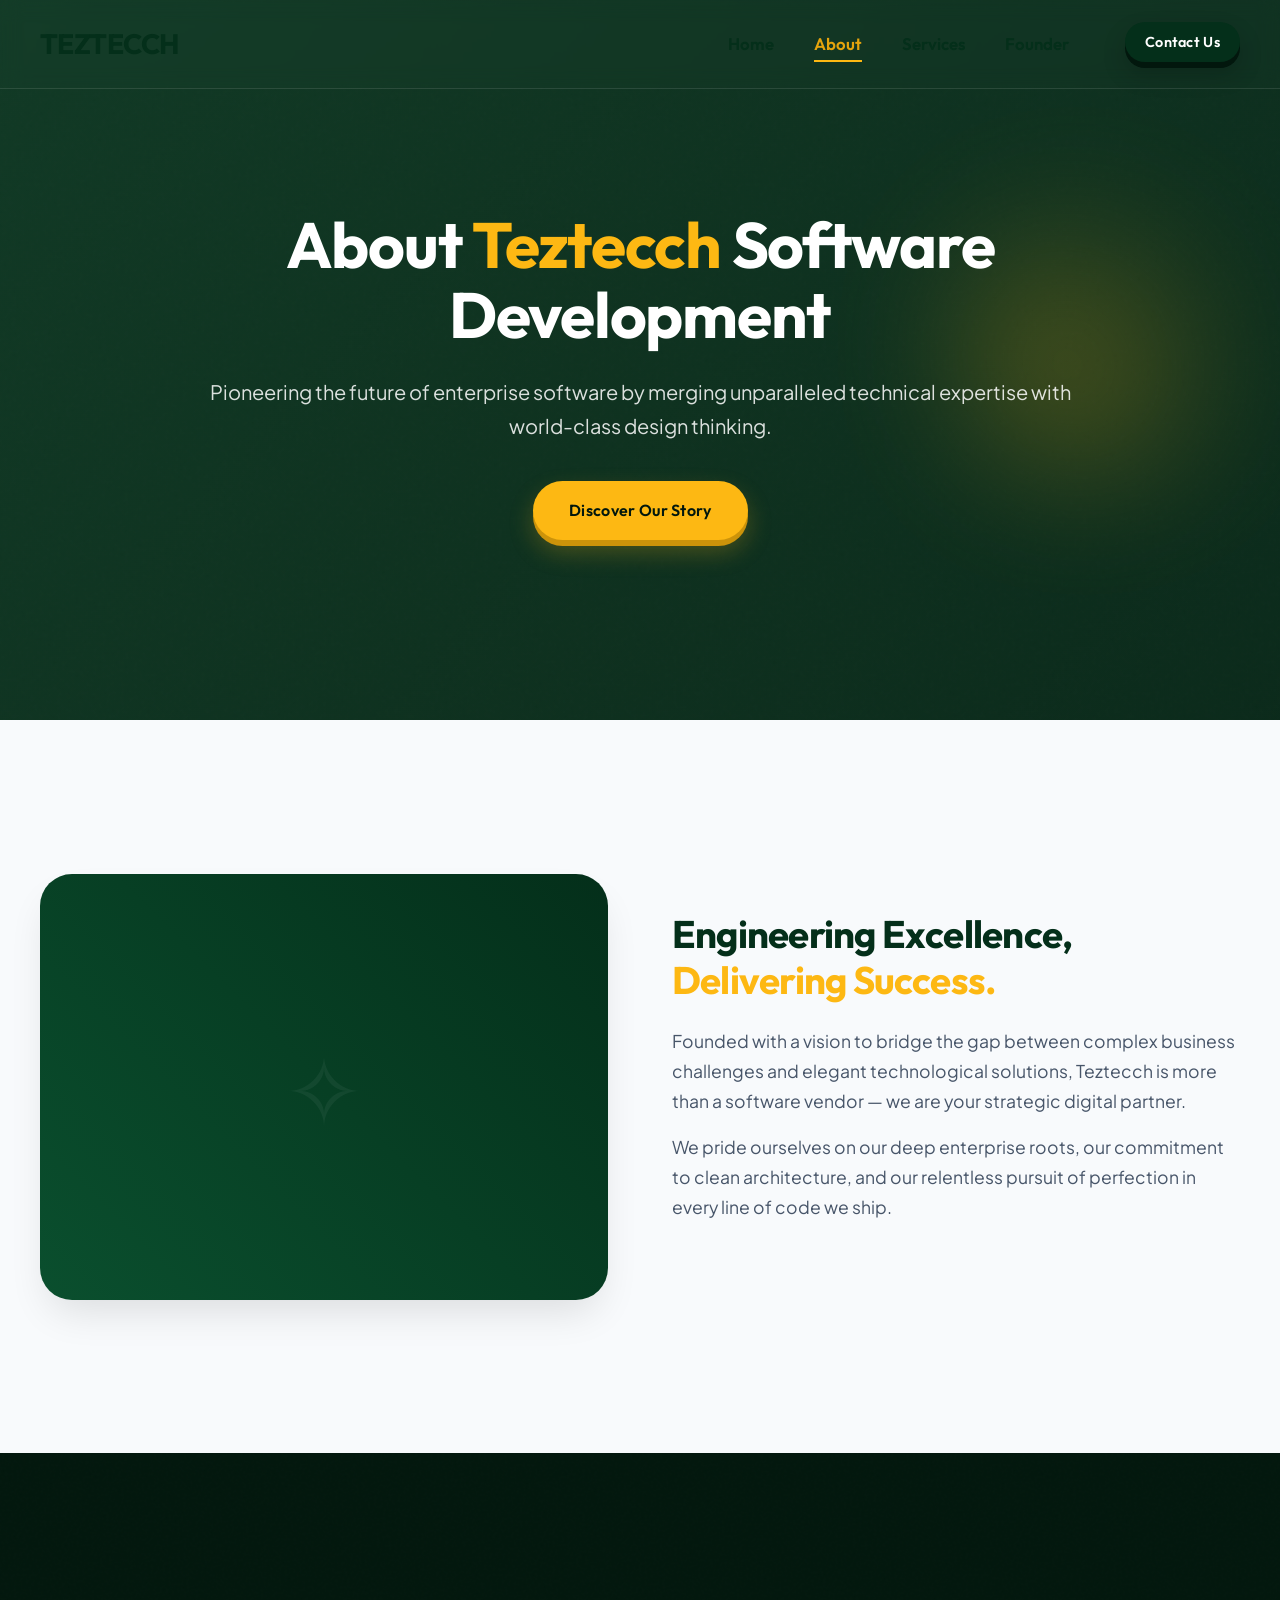
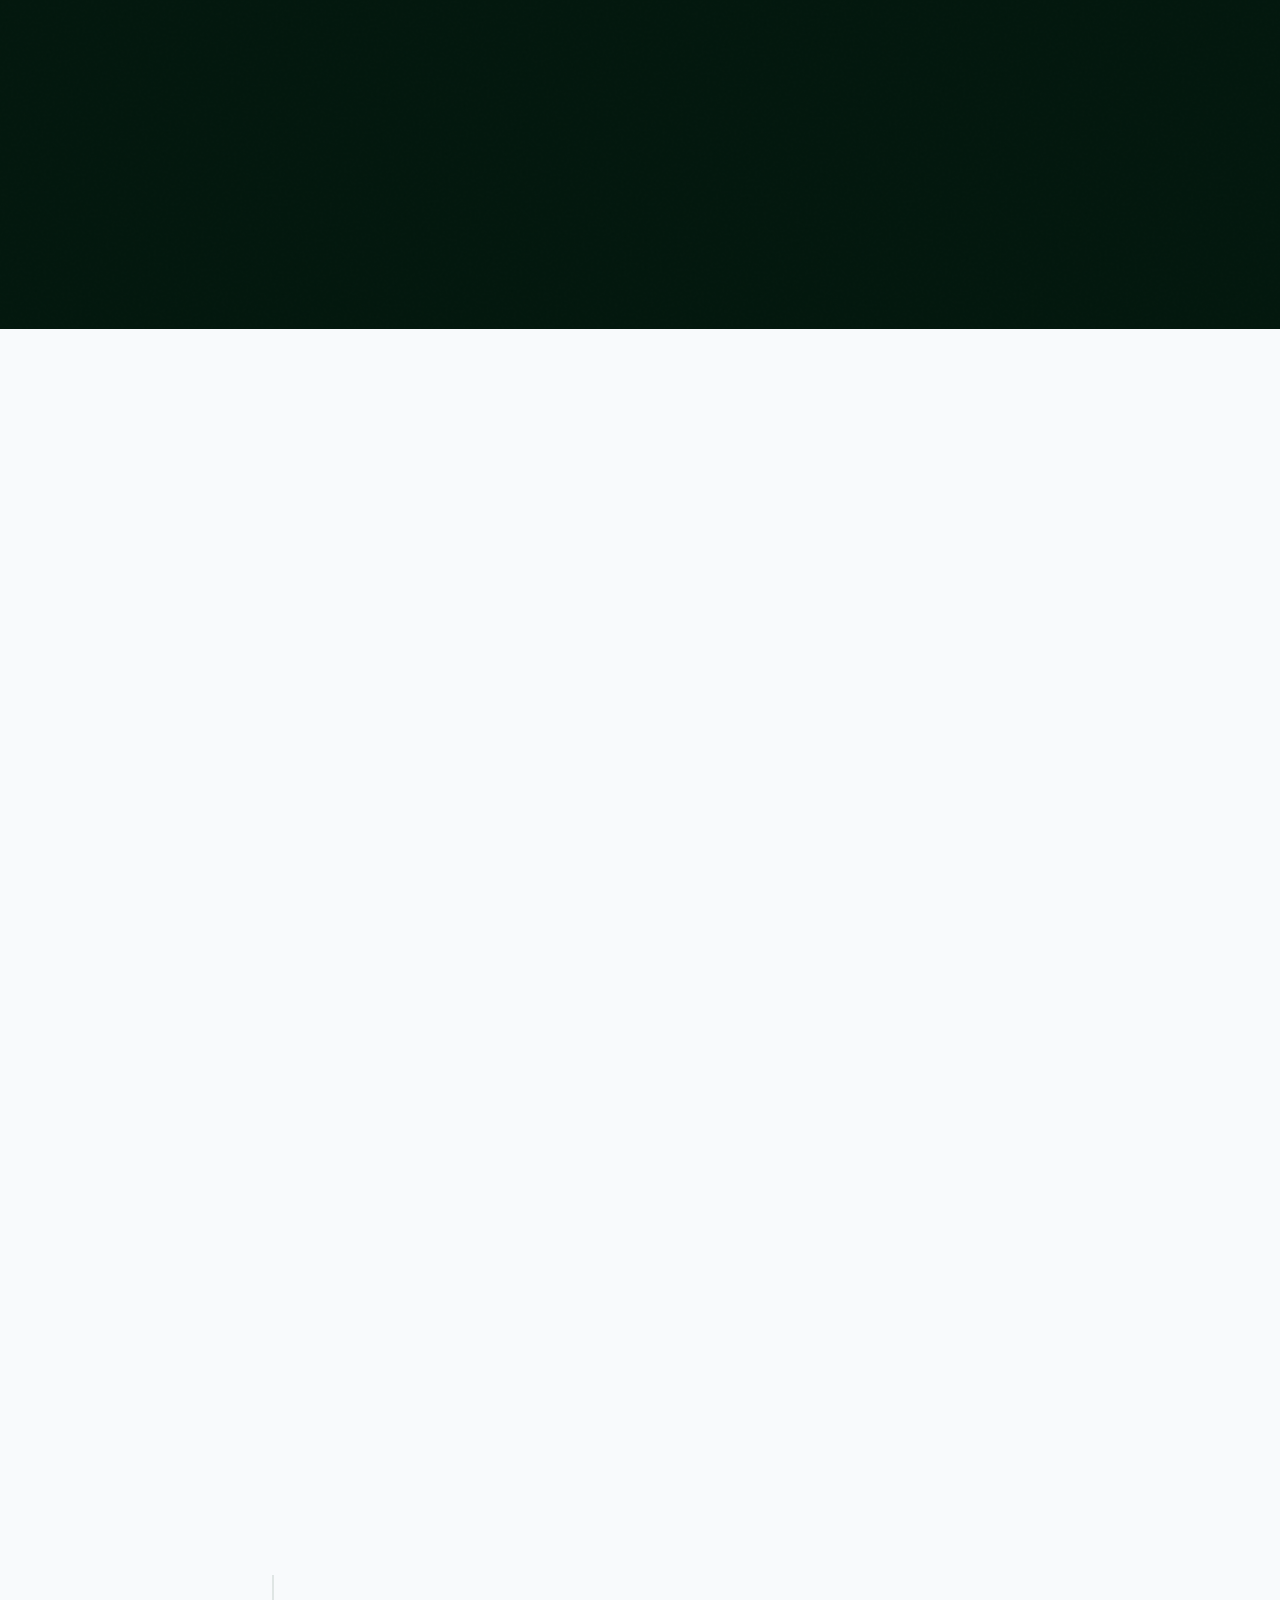
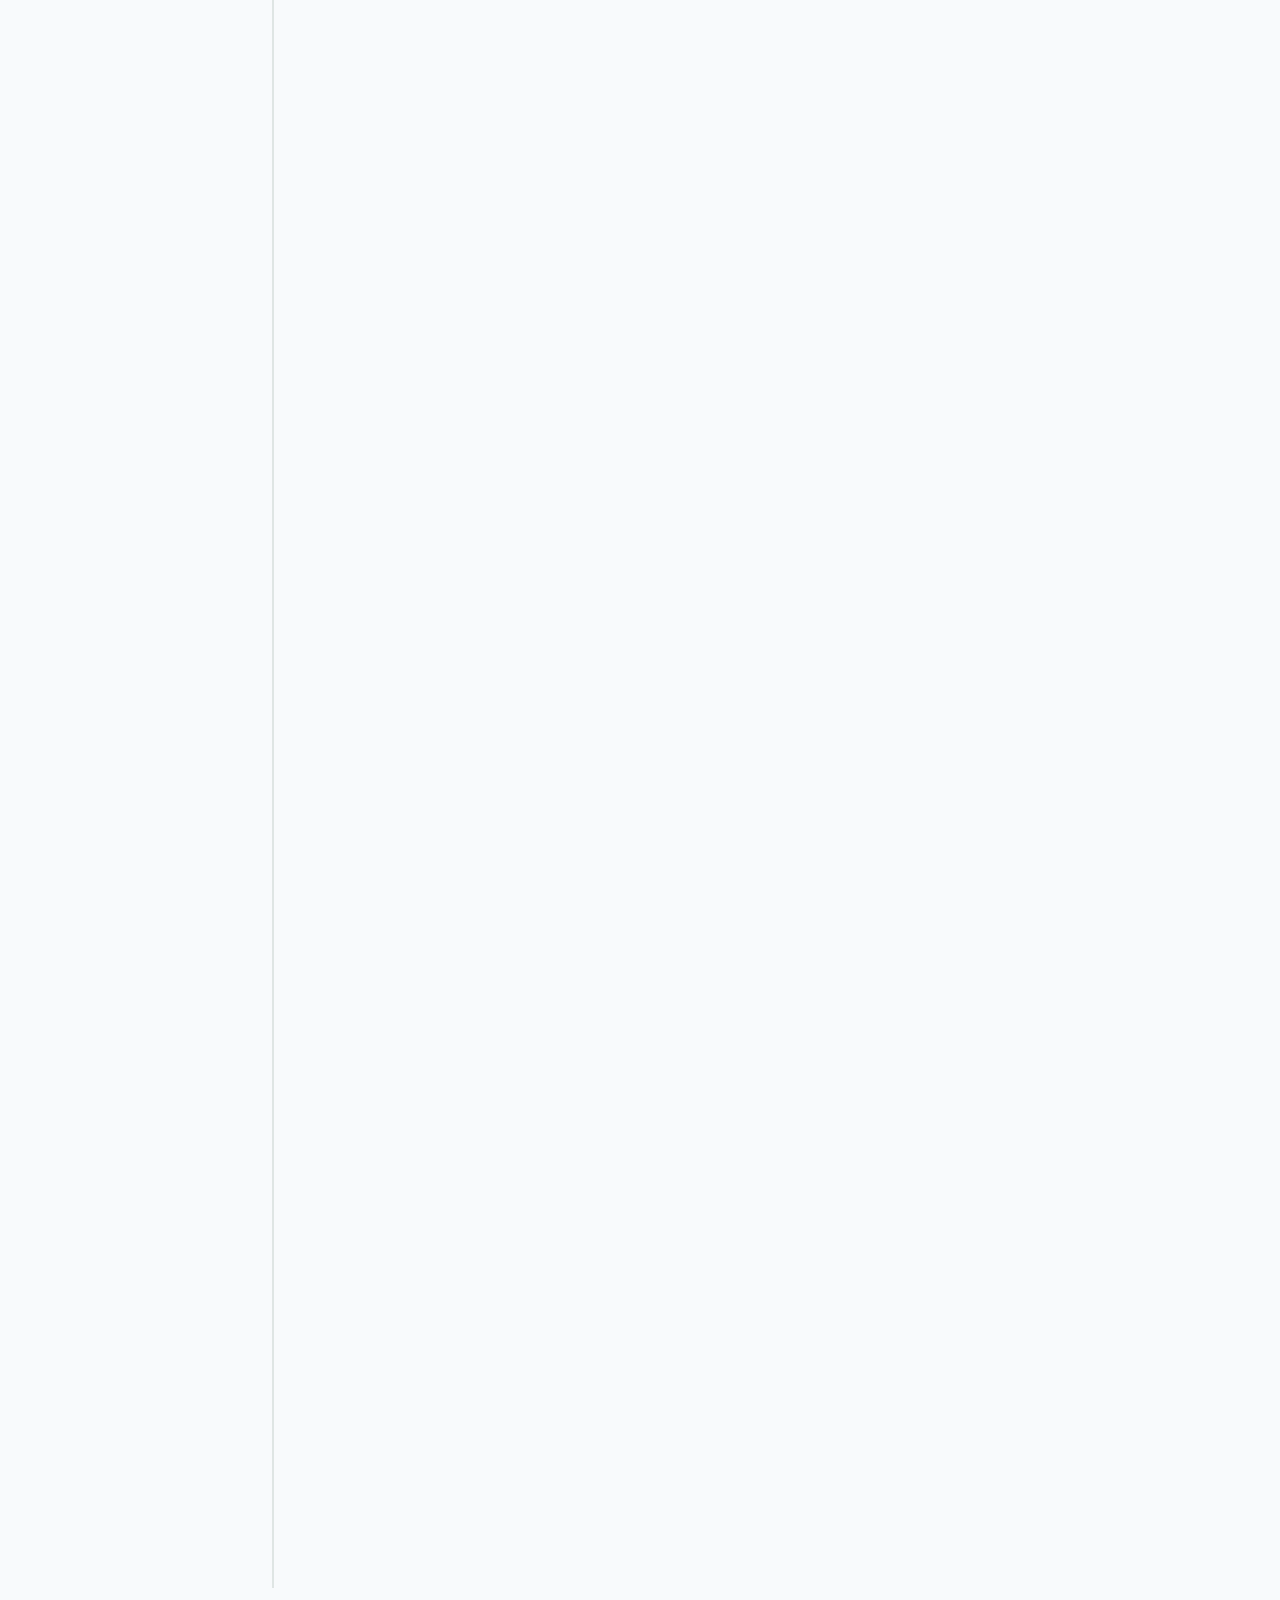
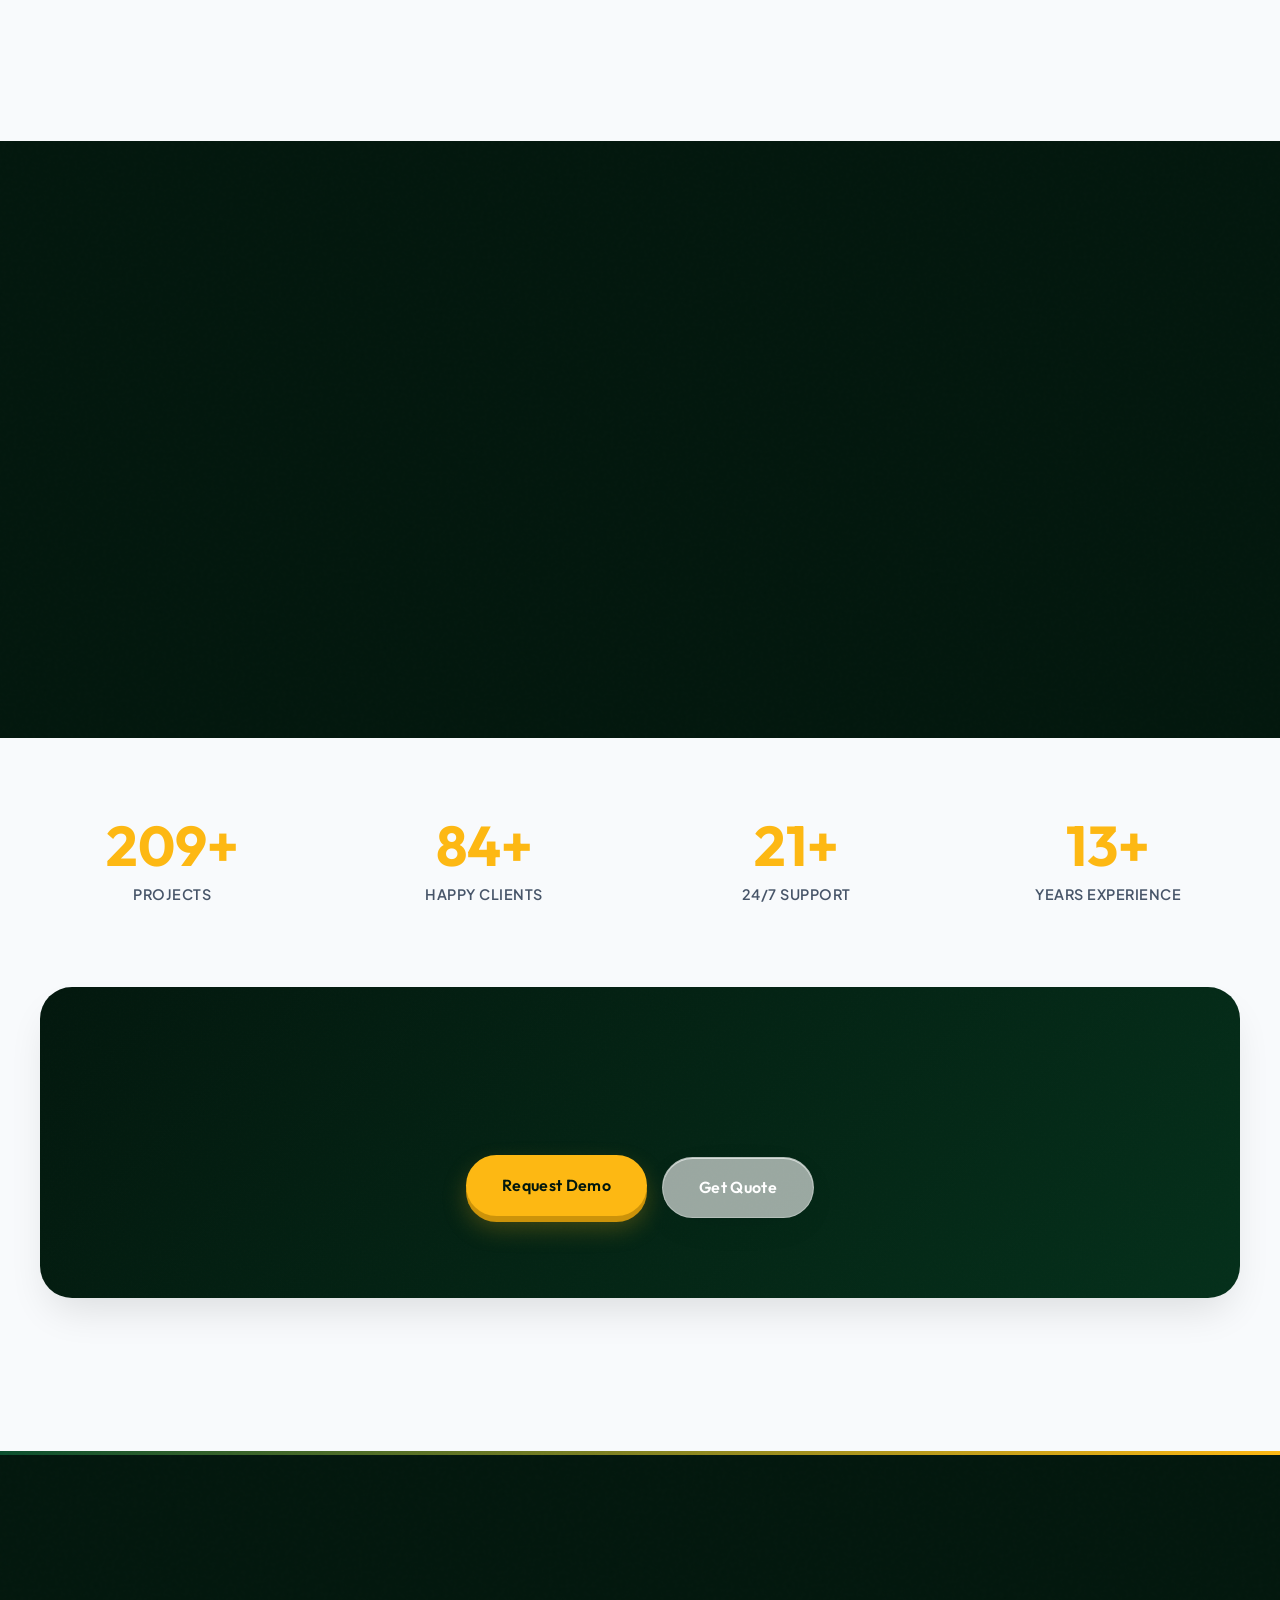
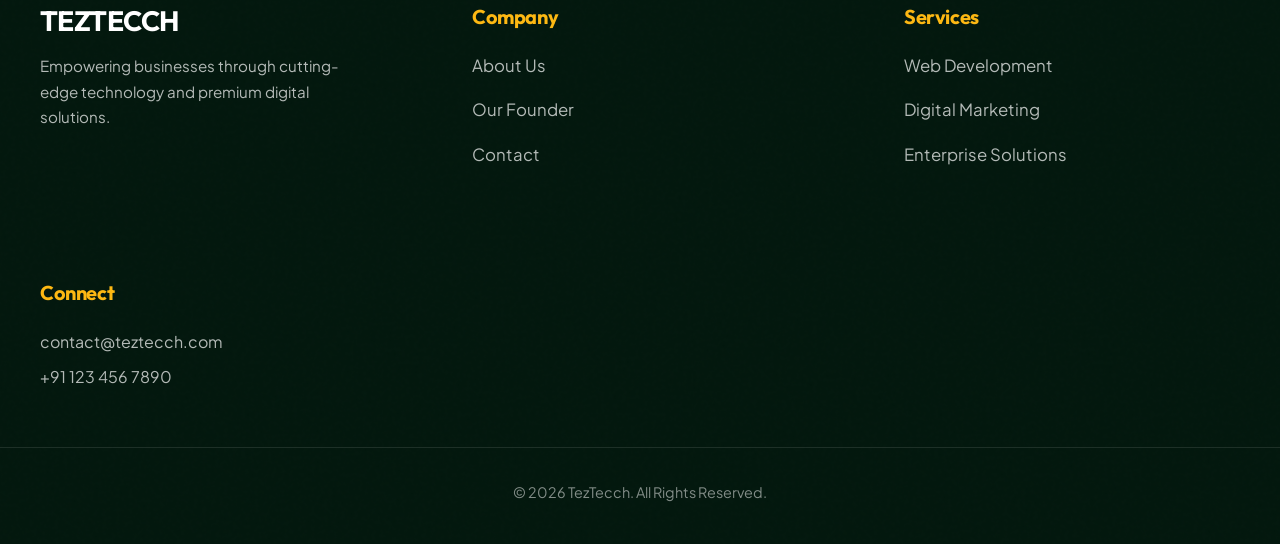
==== commit ae77e45e: "Premium motion design, interactive backgrounds, page transitions, and visual depth overhaul" ====
--- a/about.html
+++ b/about.html
@@ -25,7 +25,7 @@
                 <li><a href="about.html" class="nav-link active">About</a></li>
                 <li><a href="services.html" class="nav-link">Services</a></li>
                 <li><a href="founder.html" class="nav-link">Founder</a></li>
-                <li><a href="contact.html" class="nav-link btn btn-primary nav-cta">Contact Us</a></li>
+                <li><a href="contact.html" class="nav-link btn btn-primary nav-cta btn-shine-sweep btn-glow-primary">Contact Us</a></li>
             </ul>
 
             <button class="mobile-menu-btn" id="mobile-menu-btn" aria-label="Toggle Menu">
@@ -38,41 +38,40 @@
 
     <main class="page-content pt-0">
         <!-- 1. Hero Section -->
-        <section class="relative overflow-hidden py-hero min-h-90vh flex-center bg-gradient-hero text-white">
-            <div class="particles-overlay"></div>
-            
+        <section class="relative overflow-hidden py-hero min-h-90vh flex-center bg-gradient-hero text-white aurora-mesh" style="position: relative; overflow: hidden; padding: 12rem 0 10rem; min-height: 80vh; display: flex; align-items: center;">
+            <div class="noise-overlay"></div>
             <div class="container relative z-10 text-center">
-                <div class="max-w-900">
-                    <h1 class="animate-fade-up text-hero mb-md text-white">
+                <div class="max-w-900" style="margin: 0 auto;">
+                    <h1 data-reveal class="reveal-rotate-in text-hero mb-md text-white" style="font-size: clamp(3rem, 5vw, 4.5rem); margin-bottom: 1.5rem;">
                         About <span class="text-accent">Teztecch</span> Software Development
                     </h1>
-                    <p class="animate-fade-up delay-100 text-lead text-muted-light mb-xl">
+                    <p data-reveal class="reveal-fade-up text-lead text-muted-light mb-xl" style="font-size: 1.25rem; margin-bottom: 2.5rem; color: rgba(255,255,255,0.85);">
                         Pioneering the future of enterprise software by merging unparalleled technical expertise with world-class design thinking.
                     </p>
-                    <div class="animate-fade-up delay-200 flex-center gap-md">
-                        <a href="#story" class="btn btn-accent">Discover Our Story</a>
+                    <div data-reveal class="reveal-scale-in flex-center gap-md">
+                        <a href="#story" class="btn btn-accent btn-shine-sweep btn-glow-accent">Discover Our Story</a>
                     </div>
                 </div>
             </div>
             
-            <div class="animate-float abstract-sphere"></div>
+            <div class="animate-float abstract-sphere" style="position: absolute; right: 5%; top: 30%; width: 250px; height: 250px; background: linear-gradient(45deg, var(--clr-accent), transparent); border-radius: 50%; filter: blur(70px); opacity: 0.4;"></div>
         </section>
 
         <!-- 2. Company Story -->
         <section id="story" class="section">
             <div class="container">
-                <div class="grid-2">
-                    <div data-animate>
-                        <div class="about-illustration flex-center">
-                            <div class="text-white opacity-20 font-size-6rem">✧</div>
-                        </div>
-                    </div>
-                    <div data-animate class="delay-100">
-                        <h2 class="text-h2 mb-md">Engineering Excellence, <br><span class="text-accent">Delivering Success.</span></h2>
-                        <p class="text-lead text-muted mb-md">
+                <div class="grid-2" style="display: grid; grid-template-columns: repeat(auto-fit, minmax(300px, 1fr)); gap: 4rem; align-items: center;">
+                    <div data-reveal class="reveal-fade-left">
+                        <div class="about-illustration flex-center about-card" style="aspect-ratio: 4/3; background: linear-gradient(45deg, var(--clr-primary-light), var(--clr-primary)); border-radius: 2rem; position: relative; overflow: hidden; display: flex; align-items: center; justify-content: center; box-shadow: var(--shadow-medium);">
+                            <div class="text-white opacity-20 font-size-6rem" style="font-size: 6rem; color: rgba(255,255,255,0.25);">✧</div>
+                        </div>
+                    </div>
+                    <div data-reveal class="reveal-fade-right">
+                        <h2 class="text-h2 mb-md" style="margin-bottom: 1.5rem; font-size: clamp(2rem, 3vw, 2.5rem);">Engineering Excellence, <br><span class="text-accent">Delivering Success.</span></h2>
+                        <p class="text-lead text-muted mb-md" style="margin-bottom: 1rem; color: var(--clr-text-muted);">
                             Founded with a vision to bridge the gap between complex business challenges and elegant technological solutions, Teztecch is more than a software vendor — we are your strategic digital partner.
                         </p>
-                        <p class="text-lead text-muted mb-lg">
+                        <p class="text-lead text-muted mb-lg" style="color: var(--clr-text-muted);">
                             We pride ourselves on our deep enterprise roots, our commitment to clean architecture, and our relentless pursuit of perfection in every line of code we ship.
                         </p>
                     </div>
@@ -81,20 +80,21 @@
         </section>
 
         <!-- 3. Mission & Vision -->
-        <section class="section bg-primary-dark text-white relative overflow-hidden">
+        <section class="section bg-primary-dark text-white relative overflow-hidden" style="background-color: var(--clr-primary-dark); padding: 5rem 0;">
+            <div class="noise-overlay"></div>
             <div class="container relative z-10">
-                <div class="grid-2">
-                    <div class="card-glass hover-lift" data-animate>
-                        <div class="icon-box mb-md">🎯</div>
-                        <h3 class="text-h3 text-white mb-sm">Our Mission</h3>
-                        <p class="text-muted-light text-lead">
+                <div class="grid-2" style="display: grid; grid-template-columns: repeat(auto-fit, minmax(300px, 1fr)); gap: 3rem;" data-reveal-group>
+                    <div class="card-glass hover-lift about-card" style="background: rgba(255,255,255,0.03); border-color: rgba(255,255,255,0.08); padding: 2.5rem;" data-reveal class="reveal-scale-in">
+                        <div class="icon-box mb-md" style="font-size: 2.5rem; margin-bottom: 1rem;">🎯</div>
+                        <h3 class="text-h3 text-white mb-sm" style="color: white; margin-bottom: 0.75rem;">Our Mission</h3>
+                        <p class="text-muted-light text-lead" style="color: rgba(255,255,255,0.7); font-size: 1.05rem;">
                             To empower enterprises worldwide by delivering robust, scalable, and beautifully designed software that solves real-world problems and accelerates digital transformation.
                         </p>
                     </div>
-                    <div class="card-glass hover-lift delay-100" data-animate>
-                        <div class="icon-box mb-md">👁️</div>
-                        <h3 class="text-h3 text-white mb-sm">Our Vision</h3>
-                        <p class="text-muted-light text-lead">
+                    <div class="card-glass hover-lift about-card" style="background: rgba(255,255,255,0.03); border-color: rgba(255,255,255,0.08); padding: 2.5rem;" data-reveal class="reveal-scale-in">
+                        <div class="icon-box mb-md" style="font-size: 2.5rem; margin-bottom: 1rem;">👁️</div>
+                        <h3 class="text-h3 text-white mb-sm" style="color: white; margin-bottom: 0.75rem;">Our Vision</h3>
+                        <p class="text-muted-light text-lead" style="color: rgba(255,255,255,0.7); font-size: 1.05rem;">
                             To be the global gold standard in premium software engineering, known for our uncompromising quality, innovative approaches, and deep commitment to client success.
                         </p>
                     </div>
@@ -103,41 +103,41 @@
         </section>
 
         <!-- 4. Core Values -->
-        <section class="section bg-light">
-            <div class="container">
-                <div class="text-center mb-xl" data-animate>
-                    <h2 class="text-h2">The Pillars of Our <span class="text-accent">Culture</span></h2>
-                </div>
-                <div class="grid-3">
-                    <div class="card hover-lift" data-animate>
-                        <div class="icon-box icon-box-dark mb-md">💡</div>
-                        <h4 class="text-primary mb-sm">Innovation</h4>
-                        <p class="text-muted">Continuously exploring the frontier of technology to bring cutting-edge solutions.</p>
-                    </div>
-                    <div class="card hover-lift delay-100" data-animate>
-                        <div class="icon-box icon-box-dark mb-md">⭐</div>
-                        <h4 class="text-primary mb-sm">Quality</h4>
-                        <p class="text-muted">Uncompromising standards in every pixel designed and every function written.</p>
-                    </div>
-                    <div class="card hover-lift delay-200" data-animate>
-                        <div class="icon-box icon-box-dark mb-md">🤝</div>
-                        <h4 class="text-primary mb-sm">Reliability</h4>
-                        <p class="text-muted">Building highly resilient architectures that businesses can confidently rely on.</p>
-                    </div>
-                    <div class="card hover-lift delay-300" data-animate>
-                        <div class="icon-box icon-box-dark mb-md">🛡️</div>
-                        <h4 class="text-primary mb-sm">Security</h4>
-                        <p class="text-muted">Embedding bank-grade security protocols into the core of our development lifecycle.</p>
-                    </div>
-                    <div class="card hover-lift delay-400" data-animate>
-                        <div class="icon-box icon-box-dark mb-md">🔍</div>
-                        <h4 class="text-primary mb-sm">Transparency</h4>
-                        <p class="text-muted">Maintaining open, honest communication throughout the entire project duration.</p>
-                    </div>
-                    <div class="card hover-lift delay-500" data-animate>
-                        <div class="icon-box icon-box-dark mb-md">📈</div>
-                        <h4 class="text-primary mb-sm">Customer Success</h4>
-                        <p class="text-muted">Our true measure of achievement is the measurable growth of our clients.</p>
+        <section class="section bg-light" style="background-color: #f8fafc;">
+            <div class="container">
+                <div class="text-center mb-xl" data-reveal class="reveal-blur-in" style="text-align: center; margin-bottom: 4rem;">
+                    <h2 class="text-h2" style="font-size: 2.5rem;">The Pillars of Our <span class="text-accent">Culture</span></h2>
+                </div>
+                <div class="grid-3" style="display: grid; grid-template-columns: repeat(auto-fit, minmax(280px, 1fr)); gap: 2rem;" data-reveal-group>
+                    <div class="card hover-lift about-card" style="background: var(--clr-surface); border-radius: var(--radius-md); padding: 2rem;" data-reveal class="reveal-scale-in">
+                        <div class="icon-box icon-box-dark mb-md" style="font-size: 2.2rem; margin-bottom: 1rem;">💡</div>
+                        <h4 class="text-primary mb-sm" style="color: var(--clr-primary); margin-bottom: 0.5rem; font-size: 1.25rem;">Innovation</h4>
+                        <p class="text-muted" style="color: var(--clr-text-muted); font-size: 0.95rem;">Continuously exploring the frontier of technology to bring cutting-edge solutions.</p>
+                    </div>
+                    <div class="card hover-lift about-card" style="background: var(--clr-surface); border-radius: var(--radius-md); padding: 2rem;" data-reveal class="reveal-scale-in">
+                        <div class="icon-box icon-box-dark mb-md" style="font-size: 2.2rem; margin-bottom: 1rem;">⭐</div>
+                        <h4 class="text-primary mb-sm" style="color: var(--clr-primary); margin-bottom: 0.5rem; font-size: 1.25rem;">Quality</h4>
+                        <p class="text-muted" style="color: var(--clr-text-muted); font-size: 0.95rem;">Uncompromising standards in every pixel designed and every function written.</p>
+                    </div>
+                    <div class="card hover-lift about-card" style="background: var(--clr-surface); border-radius: var(--radius-md); padding: 2rem;" data-reveal class="reveal-scale-in">
+                        <div class="icon-box icon-box-dark mb-md" style="font-size: 2.2rem; margin-bottom: 1rem;">🤝</div>
+                        <h4 class="text-primary mb-sm" style="color: var(--clr-primary); margin-bottom: 0.5rem; font-size: 1.25rem;">Reliability</h4>
+                        <p class="text-muted" style="color: var(--clr-text-muted); font-size: 0.95rem;">Building highly resilient architectures that businesses can confidently rely on.</p>
+                    </div>
+                    <div class="card hover-lift about-card" style="background: var(--clr-surface); border-radius: var(--radius-md); padding: 2rem;" data-reveal class="reveal-scale-in">
+                        <div class="icon-box icon-box-dark mb-md" style="font-size: 2.2rem; margin-bottom: 1rem;">🛡️</div>
+                        <h4 class="text-primary mb-sm" style="color: var(--clr-primary); margin-bottom: 0.5rem; font-size: 1.25rem;">Security</h4>
+                        <p class="text-muted" style="color: var(--clr-text-muted); font-size: 0.95rem;">Embedding bank-grade security protocols into the core of our development lifecycle.</p>
+                    </div>
+                    <div class="card hover-lift about-card" style="background: var(--clr-surface); border-radius: var(--radius-md); padding: 2rem;" data-reveal class="reveal-scale-in">
+                        <div class="icon-box icon-box-dark mb-md" style="font-size: 2.2rem; margin-bottom: 1rem;">🔍</div>
+                        <h4 class="text-primary mb-sm" style="color: var(--clr-primary); margin-bottom: 0.5rem; font-size: 1.25rem;">Transparency</h4>
+                        <p class="text-muted" style="color: var(--clr-text-muted); font-size: 0.95rem;">Maintaining open, honest communication throughout the entire project duration.</p>
+                    </div>
+                    <div class="card hover-lift about-card" style="background: var(--clr-surface); border-radius: var(--radius-md); padding: 2rem;" data-reveal class="reveal-scale-in">
+                        <div class="icon-box icon-box-dark mb-md" style="font-size: 2.2rem; margin-bottom: 1rem;">📈</div>
+                        <h4 class="text-primary mb-sm" style="color: var(--clr-primary); margin-bottom: 0.5rem; font-size: 1.25rem;">Customer Success</h4>
+                        <p class="text-muted" style="color: var(--clr-text-muted); font-size: 0.95rem;">Our true measure of achievement is the measurable growth of our clients.</p>
                     </div>
                 </div>
             </div>
@@ -146,58 +146,58 @@
         <!-- 5. Development Process -->
         <section class="section">
             <div class="container">
-                <div class="text-center mb-xl" data-animate>
-                    <h2 class="text-h2">How We <span class="text-accent">Execute</span></h2>
-                    <p class="text-lead text-muted mt-sm">Our streamlined methodology guarantees precision at every step.</p>
-                </div>
-                <div class="process-timeline">
-                    <div class="timeline-item" data-animate>
-                        <div class="timeline-dot"></div>
-                        <div class="card hover-lift">
-                            <h4 class="text-primary mb-sm">1. Requirement Analysis</h4>
-                            <p class="text-muted">Deep dive into business goals, technical constraints, and user needs to form a solid blueprint.</p>
-                        </div>
-                    </div>
-                    <div class="timeline-item" data-animate>
-                        <div class="timeline-dot"></div>
-                        <div class="card hover-lift">
-                            <h4 class="text-primary mb-sm">2. Planning & Architecture</h4>
-                            <p class="text-muted">Selecting the optimal tech stack and designing scalable database schemas and system architectures.</p>
-                        </div>
-                    </div>
-                    <div class="timeline-item" data-animate>
-                        <div class="timeline-dot"></div>
-                        <div class="card hover-lift">
-                            <h4 class="text-primary mb-sm">3. UI/UX Design</h4>
-                            <p class="text-muted">Crafting beautiful, intuitive, and accessible interfaces backed by user experience research.</p>
-                        </div>
-                    </div>
-                    <div class="timeline-item" data-animate>
-                        <div class="timeline-dot"></div>
-                        <div class="card hover-lift">
-                            <h4 class="text-primary mb-sm">4. Agile Development</h4>
-                            <p class="text-muted">Writing clean, modular code in agile sprints, ensuring continuous delivery and tight feedback loops.</p>
-                        </div>
-                    </div>
-                    <div class="timeline-item" data-animate>
-                        <div class="timeline-dot"></div>
-                        <div class="card hover-lift">
-                            <h4 class="text-primary mb-sm">5. Rigorous Testing</h4>
-                            <p class="text-muted">Automated and manual QA processes encompassing unit, integration, and performance testing.</p>
-                        </div>
-                    </div>
-                    <div class="timeline-item" data-animate>
-                        <div class="timeline-dot"></div>
-                        <div class="card hover-lift">
-                            <h4 class="text-primary mb-sm">6. Deployment & CI/CD</h4>
-                            <p class="text-muted">Seamless rollout to production environments using advanced continuous integration pipelines.</p>
-                        </div>
-                    </div>
-                    <div class="timeline-item" data-animate>
-                        <div class="timeline-dot"></div>
-                        <div class="card hover-lift">
-                            <h4 class="text-primary mb-sm">7. Ongoing Maintenance</h4>
-                            <p class="text-muted">Proactive monitoring, security patches, and feature enhancements to ensure longevity.</p>
+                <div class="text-center mb-xl" data-reveal class="reveal-blur-in" style="text-align: center; margin-bottom: 4rem;">
+                    <h2 class="text-h2" style="font-size: 2.5rem;">How We <span class="text-accent">Execute</span></h2>
+                    <p class="text-lead text-muted mt-sm" style="color: var(--clr-text-muted);">Our streamlined methodology guarantees precision at every step.</p>
+                </div>
+                <div class="process-timeline" data-reveal-group>
+                    <div class="timeline-item" data-reveal class="reveal-fade-left">
+                        <div class="timeline-dot"></div>
+                        <div class="card hover-lift" style="background: var(--clr-surface); border-radius: var(--radius-md); padding: 2rem;">
+                            <h4 class="text-primary mb-sm" style="color: var(--clr-primary); margin-bottom: 0.5rem;">1. Requirement Analysis</h4>
+                            <p class="text-muted" style="color: var(--clr-text-muted); font-size: 0.95rem;">Deep dive into business goals, technical constraints, and user needs to form a solid blueprint.</p>
+                        </div>
+                    </div>
+                    <div class="timeline-item" data-reveal class="reveal-fade-right">
+                        <div class="timeline-dot"></div>
+                        <div class="card hover-lift" style="background: var(--clr-surface); border-radius: var(--radius-md); padding: 2rem;">
+                            <h4 class="text-primary mb-sm" style="color: var(--clr-primary); margin-bottom: 0.5rem;">2. Planning & Architecture</h4>
+                            <p class="text-muted" style="color: var(--clr-text-muted); font-size: 0.95rem;">Selecting the optimal tech stack and designing scalable database schemas and system architectures.</p>
+                        </div>
+                    </div>
+                    <div class="timeline-item" data-reveal class="reveal-fade-left">
+                        <div class="timeline-dot"></div>
+                        <div class="card hover-lift" style="background: var(--clr-surface); border-radius: var(--radius-md); padding: 2rem;">
+                            <h4 class="text-primary mb-sm" style="color: var(--clr-primary); margin-bottom: 0.5rem;">3. UI/UX Design</h4>
+                            <p class="text-muted" style="color: var(--clr-text-muted); font-size: 0.95rem;">Crafting beautiful, intuitive, and accessible interfaces backed by user experience research.</p>
+                        </div>
+                    </div>
+                    <div class="timeline-item" data-reveal class="reveal-fade-right">
+                        <div class="timeline-dot"></div>
+                        <div class="card hover-lift" style="background: var(--clr-surface); border-radius: var(--radius-md); padding: 2rem;">
+                            <h4 class="text-primary mb-sm" style="color: var(--clr-primary); margin-bottom: 0.5rem;">4. Agile Development</h4>
+                            <p class="text-muted" style="color: var(--clr-text-muted); font-size: 0.95rem;">Writing clean, modular code in agile sprints, ensuring continuous delivery and tight feedback loops.</p>
+                        </div>
+                    </div>
+                    <div class="timeline-item" data-reveal class="reveal-fade-left">
+                        <div class="timeline-dot"></div>
+                        <div class="card hover-lift" style="background: var(--clr-surface); border-radius: var(--radius-md); padding: 2rem;">
+                            <h4 class="text-primary mb-sm" style="color: var(--clr-primary); margin-bottom: 0.5rem;">5. Rigorous Testing</h4>
+                            <p class="text-muted" style="color: var(--clr-text-muted); font-size: 0.95rem;">Automated and manual QA processes encompassing unit, integration, and performance testing.</p>
+                        </div>
+                    </div>
+                    <div class="timeline-item" data-reveal class="reveal-fade-right">
+                        <div class="timeline-dot"></div>
+                        <div class="card hover-lift" style="background: var(--clr-surface); border-radius: var(--radius-md); padding: 2rem;">
+                            <h4 class="text-primary mb-sm" style="color: var(--clr-primary); margin-bottom: 0.5rem;">6. Deployment & CI/CD</h4>
+                            <p class="text-muted" style="color: var(--clr-text-muted); font-size: 0.95rem;">Seamless rollout to production environments using advanced continuous integration pipelines.</p>
+                        </div>
+                    </div>
+                    <div class="timeline-item" data-reveal class="reveal-fade-left">
+                        <div class="timeline-dot"></div>
+                        <div class="card hover-lift" style="background: var(--clr-surface); border-radius: var(--radius-md); padding: 2rem;">
+                            <h4 class="text-primary mb-sm" style="color: var(--clr-primary); margin-bottom: 0.5rem;">7. Ongoing Maintenance</h4>
+                            <p class="text-muted" style="color: var(--clr-text-muted); font-size: 0.95rem;">Proactive monitoring, security patches, and feature enhancements to ensure longevity.</p>
                         </div>
                     </div>
                 </div>
@@ -205,29 +205,29 @@
         </section>
 
         <!-- 6. Why Businesses Trust Us -->
-        <section class="section bg-primary-dark text-white relative overflow-hidden">
-            <div class="particles-overlay"></div>
+        <section class="section bg-primary-dark text-white relative overflow-hidden" style="background-color: var(--clr-primary-dark); padding: 5rem 0;">
+            <div class="noise-overlay"></div>
             <div class="container relative z-10">
-                <div class="text-center mb-xl" data-animate>
-                    <h2 class="text-h2 text-white">Why Businesses <span class="text-accent">Trust Us</span></h2>
-                </div>
-                <div class="grid-2">
-                    <div class="card-glass hover-lift" data-animate>
-                        <h3 class="text-h3 text-white mb-sm">Enterprise-Grade Architecture</h3>
-                        <p class="text-muted-light mb-md">We don't cut corners. Our systems are built to handle millions of transactions, ensuring your business never experiences catastrophic downtime.</p>
-                        <ul class="list-none">
-                            <li class="mb-xs text-accent">✓ High Availability</li>
-                            <li class="mb-xs text-accent">✓ Microservices Ready</li>
-                            <li class="text-accent">✓ Zero-Trust Security</li>
+                <div class="text-center mb-xl" data-reveal class="reveal-blur-in" style="text-align: center; margin-bottom: 4rem;">
+                    <h2 class="text-h2 text-white" style="font-size: 2.5rem; color: white;">Why Businesses <span class="text-accent">Trust Us</span></h2>
+                </div>
+                <div class="grid-2" style="display: grid; grid-template-columns: repeat(auto-fit, minmax(300px, 1fr)); gap: 3rem;" data-reveal-group>
+                    <div class="card-glass hover-lift about-card" style="background: rgba(255,255,255,0.03); border-color: rgba(255,255,255,0.08); padding: 2.5rem;" data-reveal class="reveal-scale-in">
+                        <h3 class="text-h3 text-white mb-sm" style="color: white; margin-bottom: 0.75rem;">Enterprise-Grade Architecture</h3>
+                        <p class="text-muted-light mb-md" style="color: rgba(255,255,255,0.7); margin-bottom: 1.5rem;">We don't cut corners. Our systems are built to handle millions of transactions, ensuring your business never experiences catastrophic downtime.</p>
+                        <ul class="list-none" style="list-style: none;">
+                            <li class="mb-xs text-accent" style="margin-bottom: 0.5rem; color: var(--clr-accent);">✓ High Availability</li>
+                            <li class="mb-xs text-accent" style="margin-bottom: 0.5rem; color: var(--clr-accent);">✓ Microservices Ready</li>
+                            <li class="text-accent" style="color: var(--clr-accent);">✓ Zero-Trust Security</li>
                         </ul>
                     </div>
-                    <div class="card-glass hover-lift delay-100" data-animate>
-                        <h3 class="text-h3 text-white mb-sm">Transparent Partnership</h3>
-                        <p class="text-muted-light mb-md">We integrate directly with your team. No hidden fees, no opaque black-box development. You have full visibility into our codebase and progress.</p>
-                        <ul class="list-none">
-                            <li class="mb-xs text-accent">✓ Daily Standups</li>
-                            <li class="mb-xs text-accent">✓ Code Review Access</li>
-                            <li class="text-accent">✓ Dedicated Project Managers</li>
+                    <div class="card-glass hover-lift about-card" style="background: rgba(255,255,255,0.03); border-color: rgba(255,255,255,0.08); padding: 2.5rem;" data-reveal class="reveal-scale-in">
+                        <h3 class="text-h3 text-white mb-sm" style="color: white; margin-bottom: 0.75rem;">Transparent Partnership</h3>
+                        <p class="text-muted-light mb-md" style="color: rgba(255,255,255,0.7); margin-bottom: 1.5rem;">We integrate directly with your team. No hidden fees, no opaque black-box development. You have full visibility into our codebase and progress.</p>
+                        <ul class="list-none" style="list-style: none;">
+                            <li class="mb-xs text-accent" style="margin-bottom: 0.5rem; color: var(--clr-accent);">✓ Daily Standups</li>
+                            <li class="mb-xs text-accent" style="margin-bottom: 0.5rem; color: var(--clr-accent);">✓ Code Review Access</li>
+                            <li class="text-accent" style="color: var(--clr-accent);">✓ Dedicated Project Managers</li>
                         </ul>
                     </div>
                 </div>
@@ -235,24 +235,24 @@
         </section>
 
         <!-- 7. Company Statistics -->
-        <section class="section">
-            <div class="container">
-                <div class="grid-4 text-center">
-                    <div data-animate class="stat-container">
-                        <div class="stat-number" data-target="250">0</div>
-                        <div class="text-muted stat-label">Projects</div>
-                    </div>
-                    <div data-animate class="stat-container delay-100">
-                        <div class="stat-number" data-target="100">0</div>
-                        <div class="text-muted stat-label">Happy Clients</div>
-                    </div>
-                    <div data-animate class="stat-container delay-200">
-                        <div class="stat-number" data-target="24">0</div>
-                        <div class="text-muted stat-label">24/7 Support</div>
-                    </div>
-                    <div data-animate class="stat-container delay-300">
-                        <div class="stat-number" data-target="15">0</div>
-                        <div class="text-muted stat-label">Years Experience</div>
+        <section class="section" style="padding: 5rem 0;">
+            <div class="container">
+                <div class="grid-4 text-center" style="display: grid; grid-template-columns: repeat(auto-fit, minmax(200px, 1fr)); gap: 3rem; text-align: center;" data-reveal-group>
+                    <div data-reveal class="reveal-scale-in stat-container">
+                        <div class="stat-number" data-target="250" style="font-size: 3.5rem; font-weight: 700; font-family: var(--font-heading); color: var(--clr-accent); transition: text-shadow 0.3s ease;">0</div>
+                        <div class="text-muted stat-label" style="color: var(--clr-text-muted); text-transform: uppercase; font-size: 0.9rem; font-weight: 600; letter-spacing: 0.5px;">Projects</div>
+                    </div>
+                    <div data-reveal class="reveal-scale-in stat-container">
+                        <div class="stat-number" data-target="100" style="font-size: 3.5rem; font-weight: 700; font-family: var(--font-heading); color: var(--clr-accent); transition: text-shadow 0.3s ease;">0</div>
+                        <div class="text-muted stat-label" style="color: var(--clr-text-muted); text-transform: uppercase; font-size: 0.9rem; font-weight: 600; letter-spacing: 0.5px;">Happy Clients</div>
+                    </div>
+                    <div data-reveal class="reveal-scale-in stat-container">
+                        <div class="stat-number" data-target="24" style="font-size: 3.5rem; font-weight: 700; font-family: var(--font-heading); color: var(--clr-accent); transition: text-shadow 0.3s ease;">0</div>
+                        <div class="text-muted stat-label" style="color: var(--clr-text-muted); text-transform: uppercase; font-size: 0.9rem; font-weight: 600; letter-spacing: 0.5px;">24/7 Support</div>
+                    </div>
+                    <div data-reveal class="reveal-scale-in stat-container">
+                        <div class="stat-number" data-target="15" style="font-size: 3.5rem; font-weight: 700; font-family: var(--font-heading); color: var(--clr-accent); transition: text-shadow 0.3s ease;">0</div>
+                        <div class="text-muted stat-label" style="color: var(--clr-text-muted); text-transform: uppercase; font-size: 0.9rem; font-weight: 600; letter-spacing: 0.5px;">Years Experience</div>
                     </div>
                 </div>
             </div>
@@ -261,12 +261,13 @@
         <!-- 8. Final CTA -->
         <section class="section pt-0">
             <div class="container">
-                <div class="card-glass bg-gradient-cta text-center rounded-2xl py-cta border-none">
-                    <div class="max-w-800">
-                        <h2 class="text-h2 text-white mb-md" data-animate>Let's Build Smart Software <span class="text-accent">Together</span></h2>
-                        <div data-animate class="delay-100 flex-center flex-wrap gap-md">
-                            <a href="contact.html" class="btn btn-accent animate-pulse-glow">Request Demo</a>
-                            <a href="contact.html" class="btn btn-glass text-white border-white-20">Get Quote</a>
+                <div class="card-glass text-center" style="background: linear-gradient(135deg, var(--clr-primary-dark), var(--clr-primary)); color: white; border-radius: 2rem; padding: 5rem 2rem; border: none; box-shadow: var(--shadow-medium); position: relative; overflow: hidden;">
+                    <div class="noise-overlay"></div>
+                    <div class="max-w-800" style="margin: 0 auto; position: relative; z-index: 10;">
+                        <h2 class="text-h2 text-white mb-md" data-reveal class="reveal-rotate-in" style="color: white; font-size: clamp(2rem, 4vw, 3rem); margin-bottom: 1.5rem;">Let's Build Smart Software <span class="text-accent">Together</span></h2>
+                        <div data-reveal class="reveal-scale-in" style="display: flex; gap: 1rem; flex-wrap: wrap; justify-content: center; margin-top: 2rem;">
+                            <a href="contact.html" class="btn btn-accent btn-shine-sweep btn-glow-accent animate-pulse-glow">Request Demo</a>
+                            <a href="contact.html" class="btn btn-glass btn-shine-sweep" style="color: white; border-color: rgba(255,255,255,0.25);">Get Quote</a>
                         </div>
                     </div>
                 </div>
@@ -274,11 +275,12 @@
         </section>
     </main>
 
-    <footer class="footer">
-        <div class="container footer-grid">
+    <footer class="footer" style="position: relative; overflow: hidden;">
+        <div class="noise-overlay"></div>
+        <div class="container footer-grid" style="position: relative; z-index: 2;">
             <div class="footer-col">
                 <h3 class="footer-logo">TezTecch</h3>
-                <p class="footer-text">
+                <p class="footer-text" style="color: rgba(255,255,255,0.7); margin-top: 1rem; font-size: 0.95rem;">
                     Empowering businesses through cutting-edge technology and premium digital solutions.
                 </p>
             </div>
@@ -300,7 +302,7 @@
                 <p class="footer-contact">+91 123 456 7890</p>
             </div>
         </div>
-        <div class="container footer-bottom">
+        <div class="container footer-bottom" style="position: relative; z-index: 2;">
             <p class="footer-copyright">&copy; 2026 TezTecch. All Rights Reserved.</p>
         </div>
     </footer>
--- a/css/style.css
+++ b/css/style.css
@@ -822,3 +822,153 @@
     grid-template-columns: repeat(auto-fit, minmax(150px, 1fr));
     gap: var(--spacing-md);
 }
+
+/* ==========================================================================
+   PREMIUM MOTION & DEPTH STYLING UTILITIES
+   ========================================================================== */
+
+/* 3D Card Reflection Glare */
+.card-shine-glare {
+    position: absolute;
+    top: 0; left: 0; width: 100%; height: 100%;
+    pointer-events: none;
+    border-radius: inherit;
+    z-index: 5;
+    mix-blend-mode: screen;
+    transition: background 0.15s ease-out;
+}
+
+/* Card 3D Setup */
+.service-card, .founder-card, .contact-card, .timeline-item, .about-card {
+    position: relative;
+    transform-style: preserve-3d;
+    transition: transform 0.4s var(--ease-out-expo), box-shadow 0.4s var(--ease-out-expo), border-color 0.4s var(--ease-out-expo);
+    will-change: transform, box-shadow;
+}
+
+.service-card:hover {
+    border-color: rgba(253, 184, 19, 0.45);
+    box-shadow: 0 25px 60px -15px rgba(4, 47, 26, 0.25), 0 0 30px rgba(253, 184, 19, 0.15);
+}
+
+.founder-card:hover {
+    border-color: rgba(4, 47, 26, 0.3);
+    box-shadow: 0 30px 70px -20px rgba(0, 0, 0, 0.35);
+}
+
+/* Interactive Glowing Counter Stats */
+.stat-number.pulse-glow-highlight {
+    animation: counterGlow 1.2s ease-out forwards;
+}
+
+@keyframes counterGlow {
+    0% { transform: scale(1); text-shadow: 0 0 0 rgba(253, 184, 19, 0); }
+    50% { transform: scale(1.08); text-shadow: 0 0 20px rgba(253, 184, 19, 0.6); }
+    100% { transform: scale(1); text-shadow: 0 0 10px rgba(253, 184, 19, 0.2); }
+}
+
+/* Button Shiny Press / Loading State */
+.loading-spinner {
+    display: inline-block;
+    width: 16px;
+    height: 16px;
+    border: 2px solid rgba(255,255,255,0.3);
+    border-radius: 50%;
+    border-top-color: #fff;
+    animation: spinSpinner 0.8s linear infinite;
+    margin-right: 8px;
+    vertical-align: middle;
+}
+
+@keyframes spinSpinner {
+    to { transform: rotate(360deg); }
+}
+
+/* Validation Shaking Animation */
+@keyframes shakeAnimation {
+    0%, 100% { transform: translateX(0); }
+    20%, 60% { transform: translateX(-8px); }
+    40%, 80% { transform: translateX(8px); }
+}
+
+.shake-validation {
+    animation: shakeAnimation 0.5s ease-in-out;
+}
+
+/* Success SVG Checkmark & Alert styles */
+.success-alert {
+    display: flex;
+    align-items: center;
+    gap: var(--spacing-sm);
+    padding: 1.25rem;
+    background: rgba(10, 79, 46, 0.1);
+    border: 1px solid rgba(10, 79, 46, 0.3);
+    border-radius: var(--radius-md);
+    color: var(--clr-primary-light);
+    backdrop-filter: blur(10px);
+}
+
+.check-icon {
+    width: 28px;
+    height: 28px;
+    stroke: var(--clr-primary);
+    stroke-width: 4;
+    stroke-mlinecap: round;
+    stroke-linejoin: round;
+}
+
+.check-circle {
+    stroke-dasharray: 166;
+    stroke-dashoffset: 166;
+    stroke-width: 4;
+    stroke-miterlimit: 10;
+    stroke: var(--clr-primary);
+    fill: none;
+    animation: drawCircle 0.6s cubic-bezier(0.65, 0, 0.45, 1) forwards;
+}
+
+.check-path {
+    stroke-dasharray: 48;
+    stroke-dashoffset: 48;
+    animation: drawCheck 0.4s cubic-bezier(0.65, 0, 0.45, 1) 0.5s forwards;
+}
+
+@keyframes drawCircle {
+    to { stroke-dashoffset: 0; }
+}
+
+@keyframes drawCheck {
+    to { stroke-dashoffset: 0; }
+}
+
+/* Hamburger active transformation to X */
+#mobile-menu-btn.active span:nth-child(1) {
+    transform: translateY(8px) rotate(45deg);
+}
+
+#mobile-menu-btn.active span:nth-child(2) {
+    opacity: 0;
+    transform: translateX(-20px);
+}
+
+#mobile-menu-btn.active span:nth-child(3) {
+    transform: translateY(-8px) rotate(-45deg);
+}
+
+/* Active Nav Highlight Line */
+.nav-link {
+    position: relative;
+}
+.nav-link::after {
+    content: '';
+    position: absolute;
+    bottom: -4px; left: 0;
+    width: 0%; height: 2px;
+    background: var(--clr-accent);
+    transition: width var(--transition-fast);
+}
+.nav-link:hover::after,
+.nav-link.active::after {
+    width: 100%;
+}
+
--- a/css/animations.css
+++ b/css/animations.css
@@ -1,58 +1,228 @@
-/* Premium Fade In Up with Hardware Acceleration */
-@keyframes fadeInUp {
-    from {
-        opacity: 0;
-        transform: translate3d(0, 50px, 0) scale(0.98);
+/* ==========================================================================
+   TEZTECCH PREMIUM MOTION DESIGN SYSTEM
+   Custom hardware-accelerated animations and reveal effects.
+   ========================================================================== */
+
+/* --- Custom Easing Curves --- */
+:root {
+    --ease-out-expo: cubic-bezier(0.16, 1, 0.3, 1);
+    --ease-in-out-expo: cubic-bezier(0.87, 0, 0.13, 1);
+    --ease-out-back: cubic-bezier(0.34, 1.56, 0.64, 1);
+    --ease-out-quart: cubic-bezier(0.25, 1, 0.5, 1);
+}
+
+/* --- Reveal System Classes (Triggered via JS by adding .active) --- */
+[data-reveal] {
+    opacity: 0;
+    will-change: transform, opacity, filter;
+    transition: opacity 1.2s var(--ease-out-expo), transform 1.2s var(--ease-out-expo), filter 1.2s var(--ease-out-expo);
+}
+
+/* Fade Up Reveal */
+.reveal-fade-up {
+    transform: translate3d(0, 60px, 0);
+}
+.reveal-fade-up.active {
+    opacity: 1;
+    transform: translate3d(0, 0, 0);
+}
+
+/* Fade Left Reveal */
+.reveal-fade-left {
+    transform: translate3d(-60px, 0, 0);
+}
+.reveal-fade-left.active {
+    opacity: 1;
+    transform: translate3d(0, 0, 0);
+}
+
+/* Fade Right Reveal */
+.reveal-fade-right {
+    transform: translate3d(60px, 0, 0);
+}
+.reveal-fade-right.active {
+    opacity: 1;
+    transform: translate3d(0, 0, 0);
+}
+
+/* Scale In Reveal */
+.reveal-scale-in {
+    transform: translate3d(0, 0, 0) scale(0.92);
+}
+.reveal-scale-in.active {
+    opacity: 1;
+    transform: translate3d(0, 0, 0) scale(1);
+}
+
+/* Blur Reveal */
+.reveal-blur-in {
+    filter: blur(15px);
+    transform: scale(0.98);
+}
+.reveal-blur-in.active {
+    opacity: 1;
+    filter: blur(0);
+    transform: scale(1);
+}
+
+/* Rotate Reveal */
+.reveal-rotate-in {
+    transform: translate3d(0, 40px, 0) rotate3d(1, 0, 0, 15deg);
+    transform-origin: top center;
+}
+.reveal-rotate-in.active {
+    opacity: 1;
+    transform: translate3d(0, 0, 0) rotate3d(0, 0, 0, 0deg);
+}
+
+/* Mask Reveal (Using clip-path) */
+.reveal-mask {
+    clip-path: inset(100% 0 0 0);
+}
+.reveal-mask.active {
+    opacity: 1;
+    clip-path: inset(0 0 0 0);
+    transition: clip-path 1.4s var(--ease-out-expo), opacity 1.4s var(--ease-out-expo);
+}
+
+/* --- Floating Motions --- */
+@keyframes floatDashboard {
+    0% { transform: translate3d(0, 0, 0) rotate(0deg); }
+    50% { transform: translate3d(5px, -15px, 20px) rotate(1deg); }
+    100% { transform: translate3d(0, 0, 0) rotate(0deg); }
+}
+
+@keyframes floatCRM {
+    0% { transform: translate3d(0, 0, 0) rotate(0deg); }
+    50% { transform: translate3d(-10px, 12px, -15px) rotate(-1.5deg); }
+    100% { transform: translate3d(0, 0, 0) rotate(0deg); }
+}
+
+@keyframes floatGeometric {
+    0% { transform: translate3d(0, 0, 0) rotate(0deg) scale(1); }
+    50% { transform: translate3d(15px, -25px, 0) rotate(8deg) scale(1.03); }
+    100% { transform: translate3d(0, 0, 0) rotate(0deg) scale(1); }
+}
+
+.float-dashboard {
+    animation: floatDashboard 9s ease-in-out infinite;
+    transform-style: preserve-3d;
+}
+
+.float-crm {
+    animation: floatCRM 11s ease-in-out infinite;
+    transform-style: preserve-3d;
+}
+
+.float-geo {
+    animation: floatGeometric 14s ease-in-out infinite;
+}
+
+/* --- Aurora Mesh Gradients --- */
+@keyframes auroraMove {
+    0% { background-position: 0% 50%; }
+    50% { background-position: 100% 50%; }
+    100% { background-position: 0% 50%; }
+}
+
+.aurora-mesh {
+    background: linear-gradient(135deg, rgba(4, 47, 26, 0.95), rgba(2, 23, 13, 0.98)),
+                radial-gradient(circle at 20% 30%, rgba(253, 184, 19, 0.15) 0%, transparent 50%),
+                radial-gradient(circle at 80% 70%, rgba(10, 79, 46, 0.3) 0%, transparent 60%);
+    background-size: 200% 200%;
+    animation: auroraMove 20s ease-in-out infinite;
+}
+
+/* --- Noise Overlay Effect --- */
+.noise-overlay {
+    position: absolute;
+    top: 0; left: 0; width: 100%; height: 100%;
+    background-image: url("data:image/svg+xml,%3Csvg viewBox='0 0 200 200' xmlns='http://www.w3.org/2000/svg'%3E%3Cfilter id='noiseFilter'%3E%3CfeTurbulence type='fractalNoise' baseFrequency='0.8' numOctaves='3' stitchTiles='stitch'/%3E%3C/filter%3E%3Crect width='100%25' height='100%25' filter='url(%23noiseFilter)'/%3E%3C/svg%3E");
+    opacity: 0.015;
+    pointer-events: none;
+    z-index: 1;
+}
+
+/* --- Button Shine Sweep & Glows --- */
+.btn-shine-sweep {
+    position: relative;
+    overflow: hidden;
+}
+.btn-shine-sweep::after {
+    content: '';
+    position: absolute;
+    top: 0; left: -100%;
+    width: 60px; height: 100%;
+    background: linear-gradient(90deg, transparent, rgba(255, 255, 255, 0.4), transparent);
+    transform: skewX(-25deg);
+    transition: none;
+}
+.btn-shine-sweep:hover::after {
+    left: 150%;
+    transition: left 0.8s var(--ease-out-expo);
+}
+
+.btn-glow-accent:hover {
+    box-shadow: 0 0 30px rgba(253, 184, 19, 0.45), var(--shadow-3d-accent);
+}
+
+.btn-glow-primary:hover {
+    box-shadow: 0 0 30px rgba(10, 79, 46, 0.45), var(--shadow-3d);
+}
+
+/* --- Page Transition Overlay --- */
+.page-transition-overlay {
+    position: fixed;
+    top: 0; left: 0;
+    width: 100vw; height: 100vh;
+    background: var(--clr-primary-dark);
+    z-index: 9999;
+    transform: translate3d(0, -100%, 0);
+    pointer-events: none;
+    transition: transform 0.6s var(--ease-in-out-expo);
+}
+.page-transition-overlay.active {
+    transform: translate3d(0, 0, 0);
+    pointer-events: auto;
+}
+
+/* --- Scroll Progress Bar --- */
+.scroll-progress {
+    position: fixed;
+    top: 0; left: 0;
+    height: 4px;
+    background: linear-gradient(90deg, var(--clr-accent), var(--clr-primary-light));
+    z-index: 10000;
+    width: 0%;
+    transition: width 0.1s ease-out;
+}
+
+/* --- SVG Line Drawing Animation --- */
+.draw-svg path {
+    stroke-dasharray: 1000;
+    stroke-dashoffset: 1000;
+    transition: stroke-dashoffset 2.5s var(--ease-out-expo);
+}
+.draw-svg.active path {
+    stroke-dashoffset: 0;
+}
+
+/* --- Accessibility (prefers-reduced-motion) --- */
+@media (prefers-reduced-motion: reduce) {
+    [data-reveal],
+    .float-dashboard,
+    .float-crm,
+    .float-geo,
+    .aurora-mesh,
+    .btn-shine-sweep::after,
+    .page-transition-overlay,
+    .draw-svg path {
+        animation: none !important;
+        transition: none !important;
+        transform: none !important;
+        opacity: 1 !important;
+        filter: none !important;
+        clip-path: none !important;
+        stroke-dashoffset: 0 !important;
     }
-    to {
-        opacity: 1;
-        transform: translate3d(0, 0, 0) scale(1);
-    }
-}
-
-.animate-fade-up {
-    opacity: 0;
-    will-change: transform, opacity;
-    animation: fadeInUp 0.9s cubic-bezier(0.2, 0.8, 0.2, 1) forwards;
-}
-
-/* Floating 3D Effect with Smooth Rotation */
-@keyframes float {
-    0% { transform: translate3d(0px, 0px, 0px) rotate(0deg); }
-    33% { transform: translate3d(10px, -20px, 0px) rotate(2deg); }
-    66% { transform: translate3d(-10px, -15px, 0px) rotate(-1deg); }
-    100% { transform: translate3d(0px, 0px, 0px) rotate(0deg); }
-}
-
-.animate-float {
-    will-change: transform;
-    animation: float 8s ease-in-out infinite;
-}
-
-/* Subtle Pulse Glow */
-@keyframes pulseGlow {
-    0% { box-shadow: 0 0 0 0 rgba(253, 184, 19, 0.6); }
-    70% { box-shadow: 0 0 0 20px rgba(253, 184, 19, 0); }
-    100% { box-shadow: 0 0 0 0 rgba(253, 184, 19, 0); }
-}
-
-.animate-pulse-glow {
-    animation: pulseGlow 2.5s infinite cubic-bezier(0.25, 1, 0.5, 1);
-}
-
-/* Delays */
-.delay-100 { animation-delay: 100ms; }
-.delay-200 { animation-delay: 200ms; }
-.delay-300 { animation-delay: 300ms; }
-.delay-400 { animation-delay: 400ms; }
-.delay-500 { animation-delay: 500ms; }
-
-/* Micro-interactions: Advanced 3D Hover Lift */
-.hover-lift {
-    transition: transform var(--transition-bounce), box-shadow var(--transition-base);
-    will-change: transform, box-shadow;
-}
-.hover-lift:hover {
-    transform: translate3d(0, -12px, 0) scale(1.02);
-    box-shadow: var(--shadow-medium), 0 20px 40px rgba(0,0,0,0.1);
-}
+}
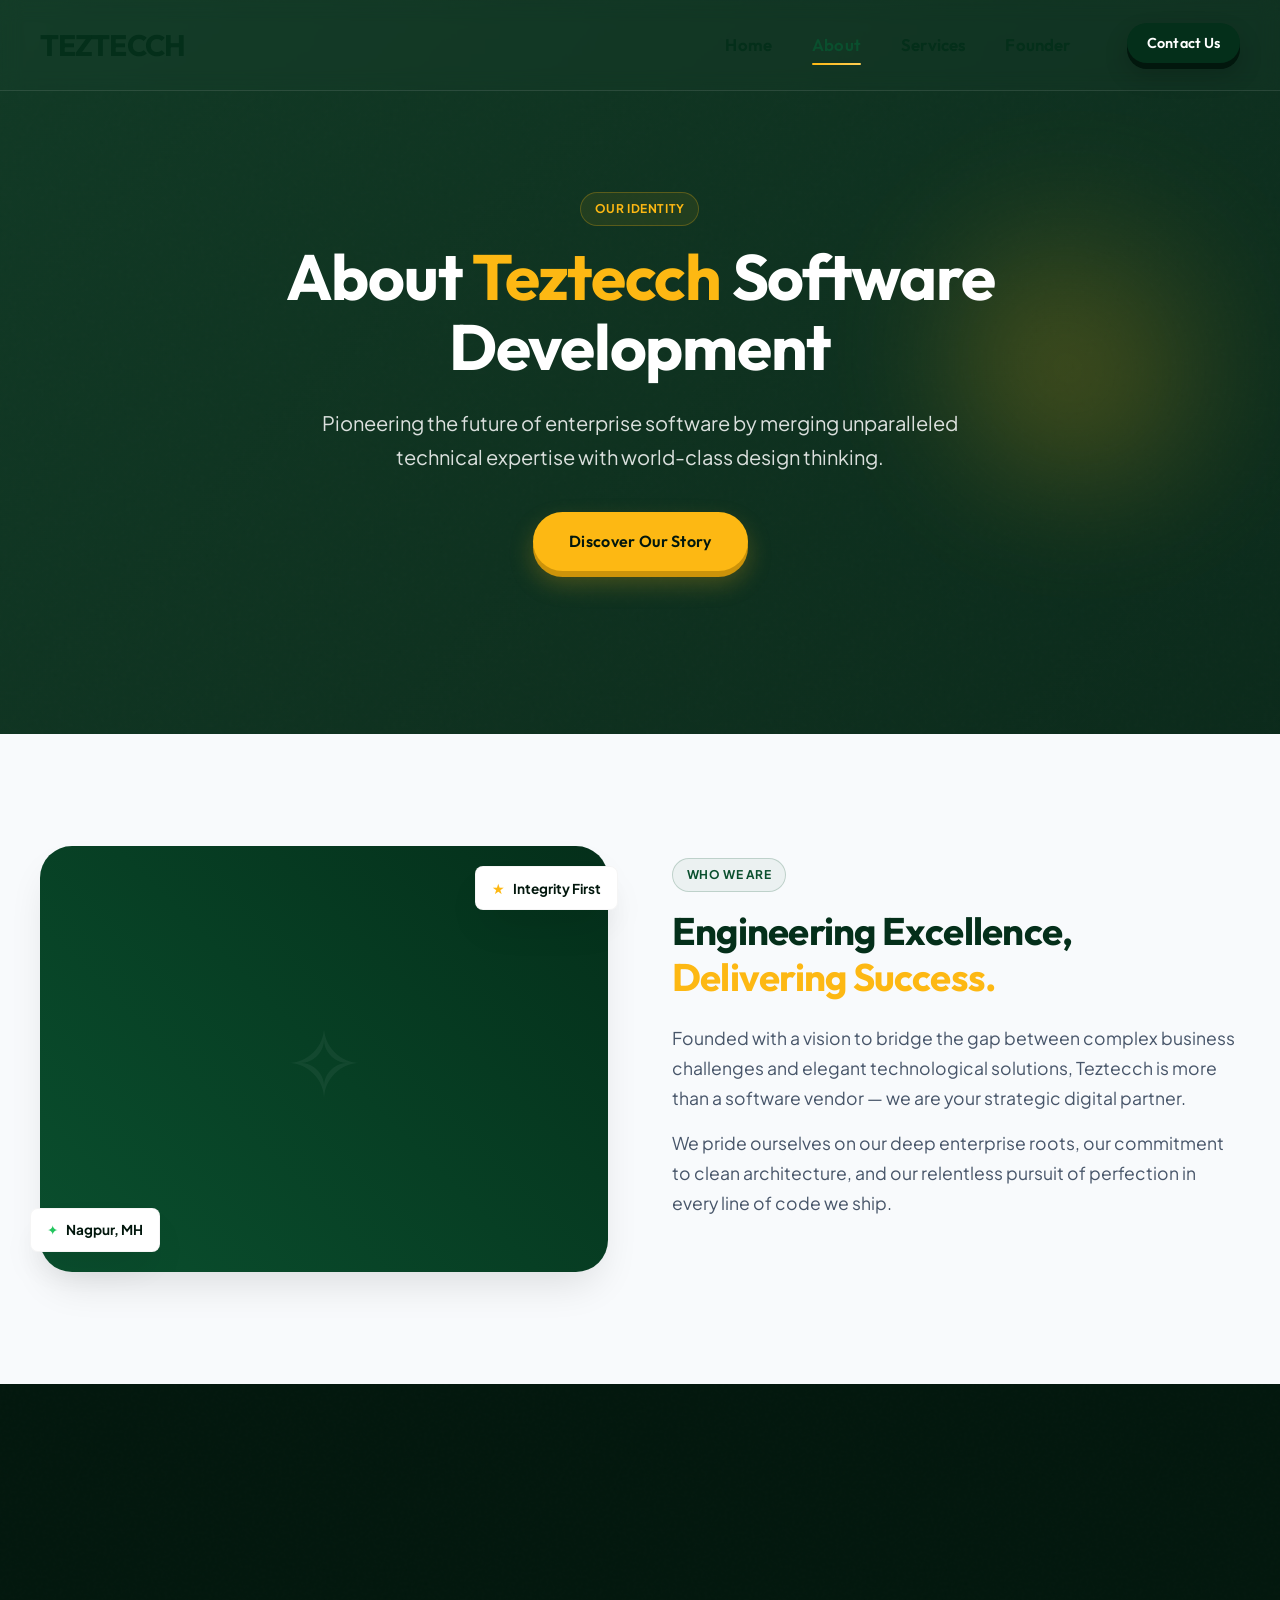
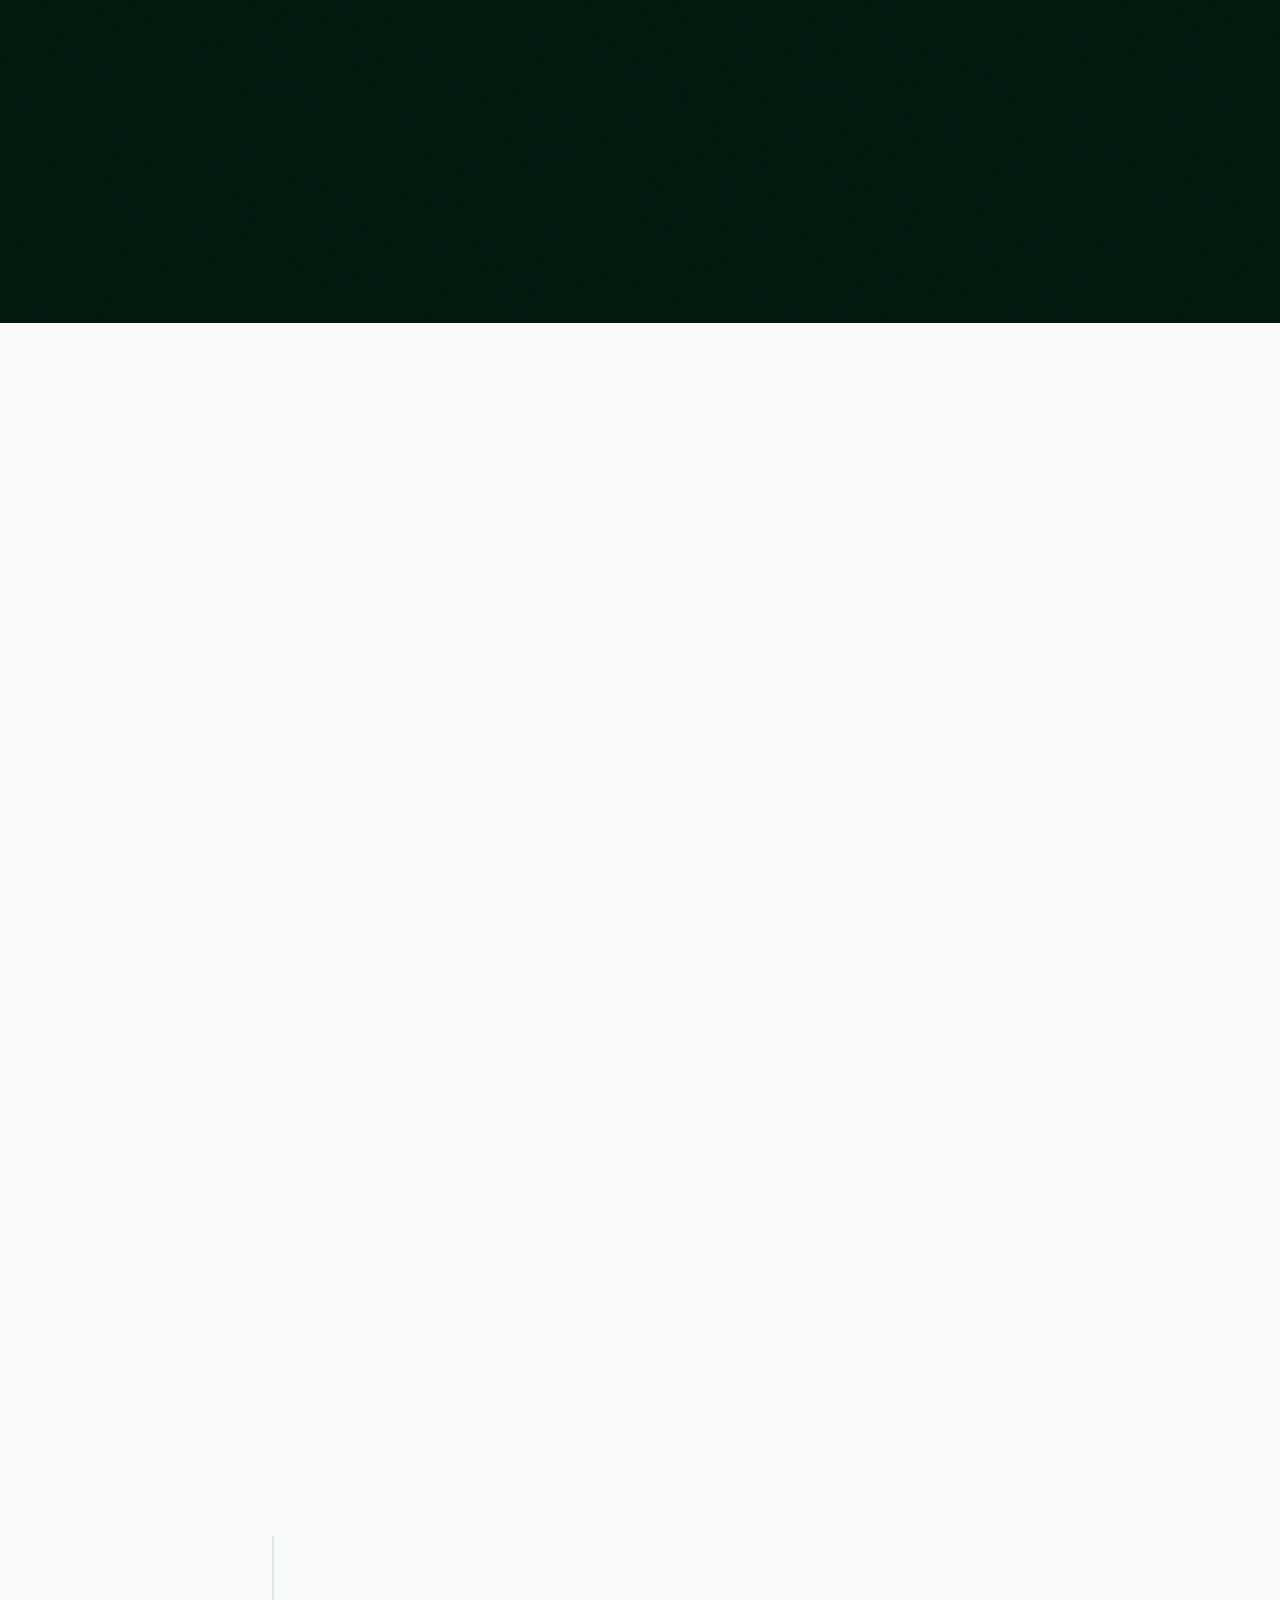
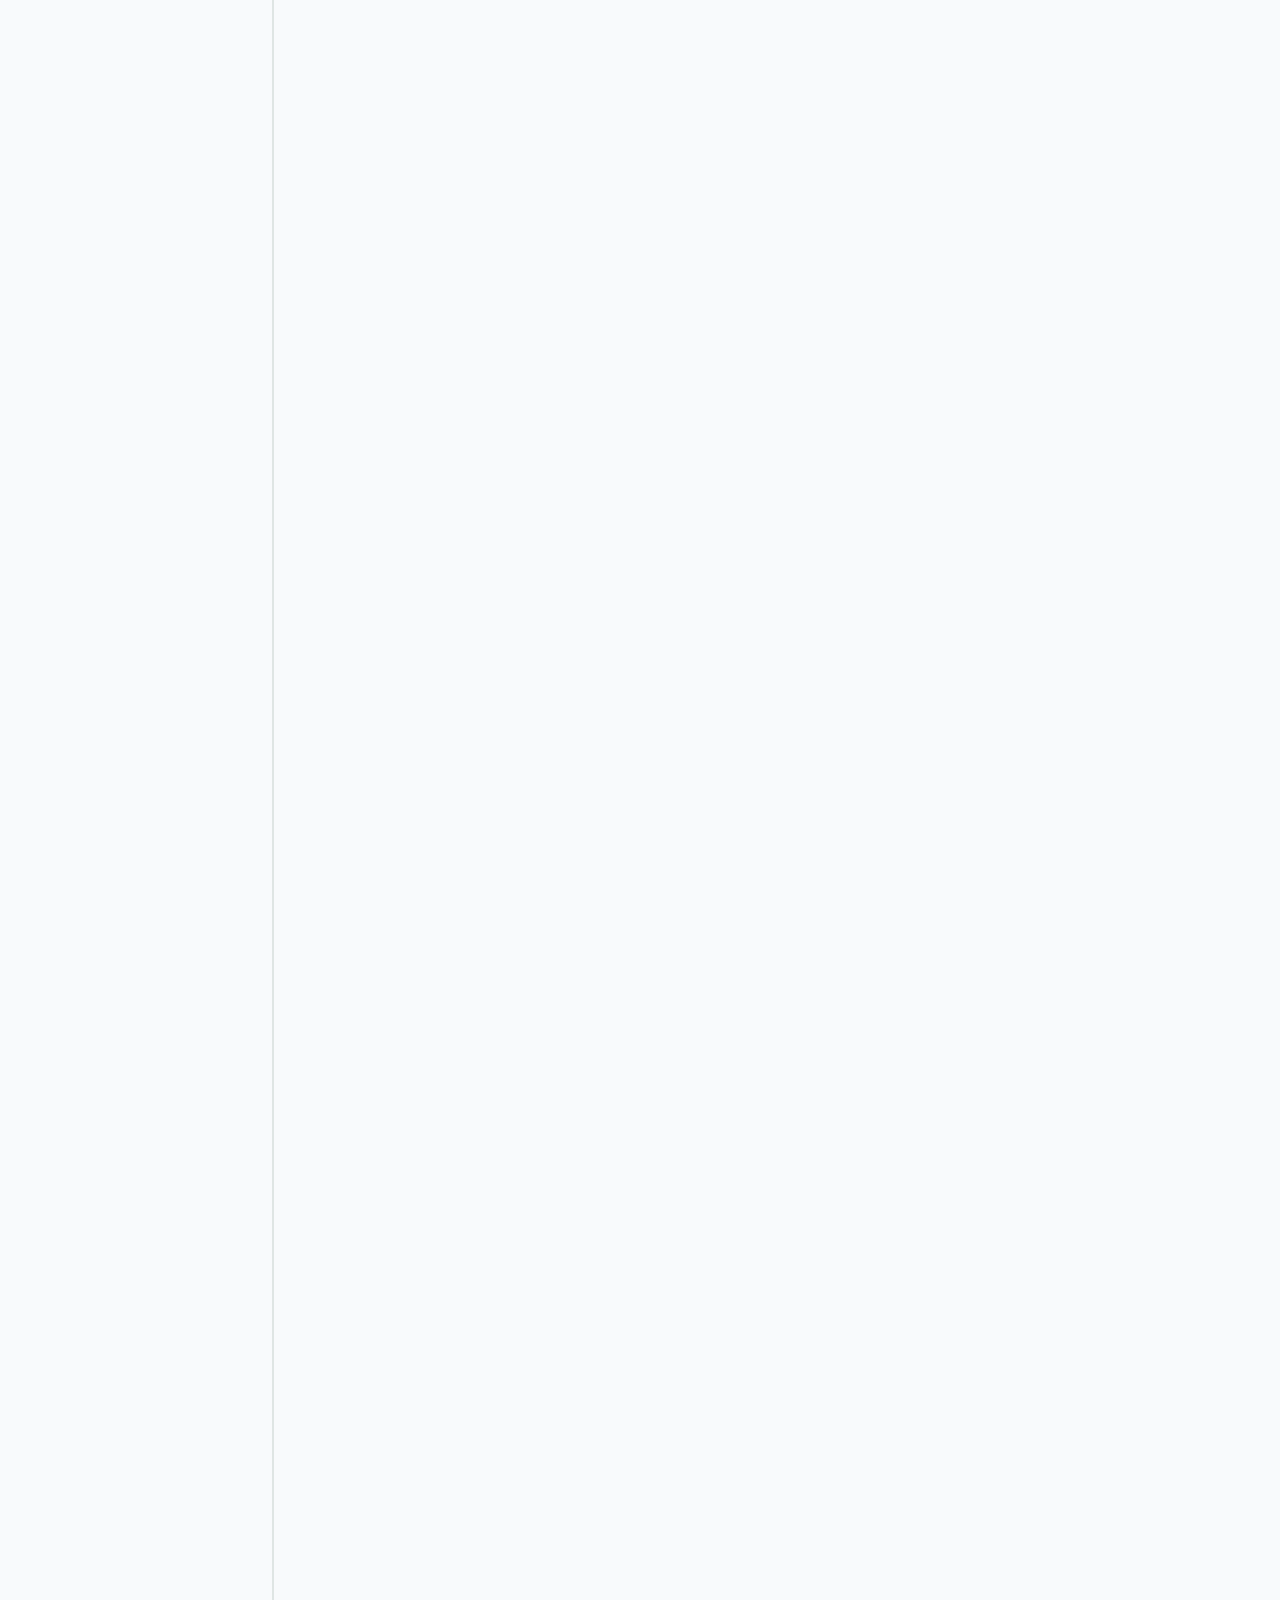
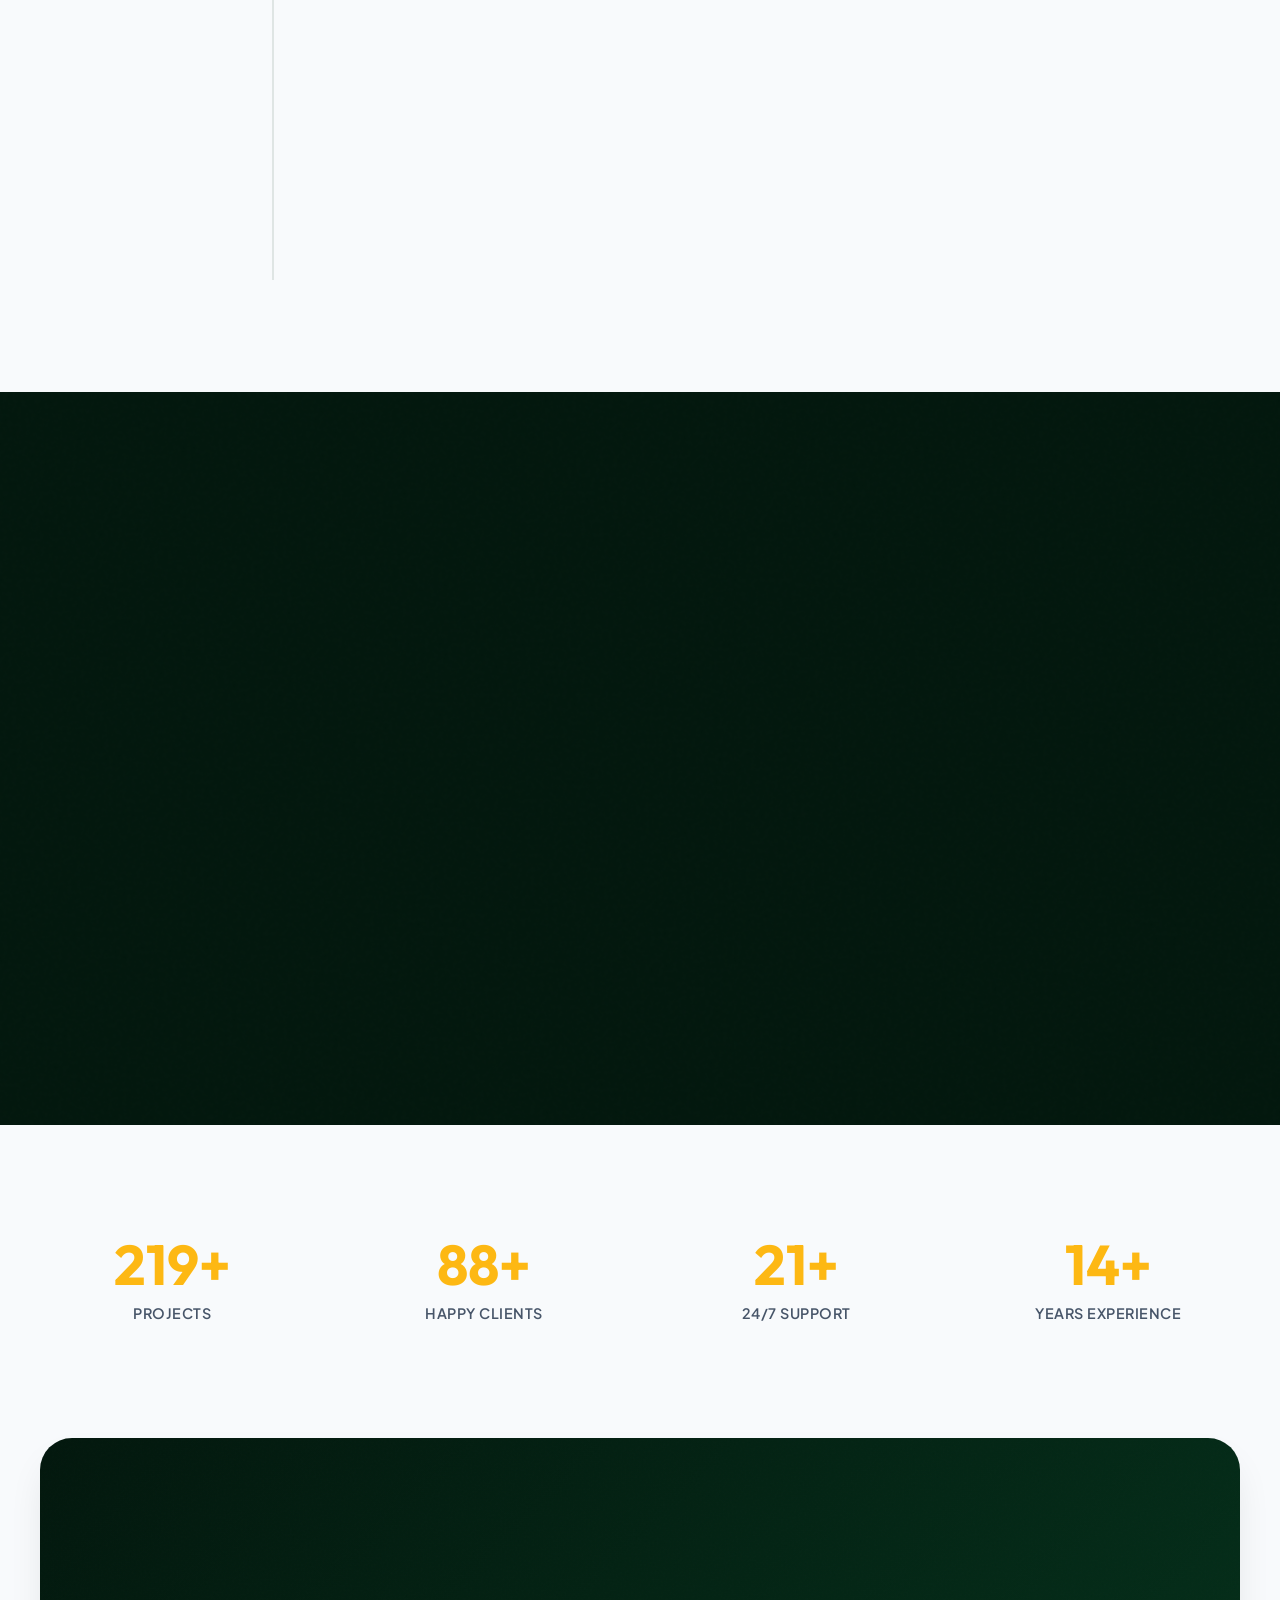
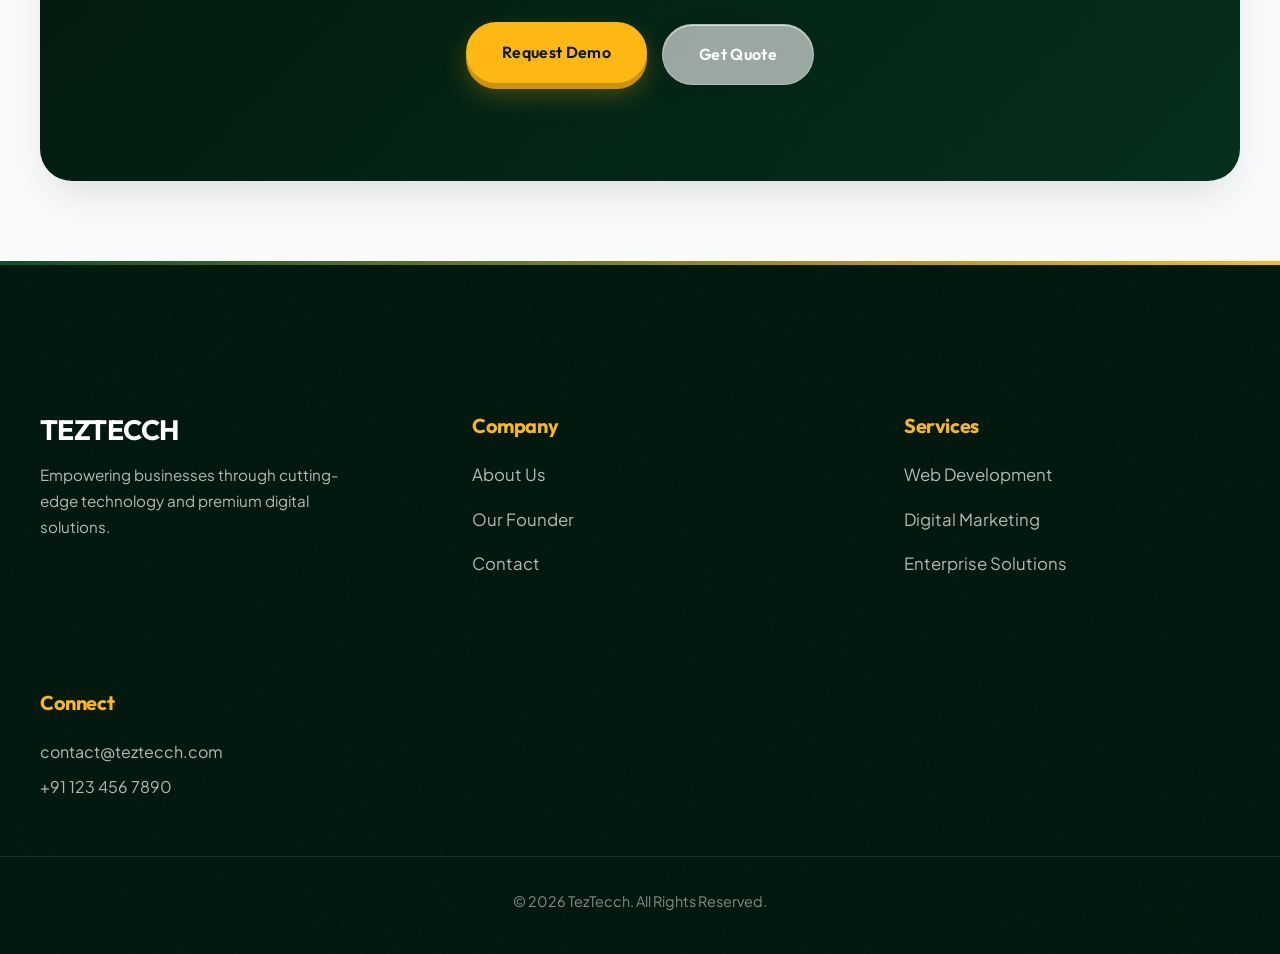
==== commit 1b03a2ec: "Premium UI composition and layout density refinement" ====
--- a/about.html
+++ b/about.html
@@ -42,10 +42,11 @@
             <div class="noise-overlay"></div>
             <div class="container relative z-10 text-center">
                 <div class="max-w-900" style="margin: 0 auto;">
+                    <span data-reveal class="reveal-fade-up badge">Our Identity</span>
                     <h1 data-reveal class="reveal-rotate-in text-hero mb-md text-white" style="font-size: clamp(3rem, 5vw, 4.5rem); margin-bottom: 1.5rem;">
                         About <span class="text-accent">Teztecch</span> Software Development
                     </h1>
-                    <p data-reveal class="reveal-fade-up text-lead text-muted-light mb-xl" style="font-size: 1.25rem; margin-bottom: 2.5rem; color: rgba(255,255,255,0.85);">
+                    <p data-reveal class="reveal-fade-up text-lead text-muted-light mb-xl" style="font-size: 1.25rem; margin-bottom: 2.5rem; color: rgba(255,255,255,0.85); max-width: 700px; margin-left: auto; margin-right: auto;">
                         Pioneering the future of enterprise software by merging unparalleled technical expertise with world-class design thinking.
                     </p>
                     <div data-reveal class="reveal-scale-in flex-center gap-md">
@@ -58,15 +59,20 @@
         </section>
 
         <!-- 2. Company Story -->
-        <section id="story" class="section">
+        <section id="story" class="section" style="padding: 7rem 0;">
             <div class="container">
                 <div class="grid-2" style="display: grid; grid-template-columns: repeat(auto-fit, minmax(300px, 1fr)); gap: 4rem; align-items: center;">
-                    <div data-reveal class="reveal-fade-left">
+                    <div data-reveal class="reveal-fade-left" style="position: relative;">
+                        <!-- Absolute Tag to enrich layout -->
+                        <div class="kpi-tag" style="top: 20px; right: -10px;"><span style="color: var(--clr-accent);">★</span> Integrity First</div>
+                        <div class="kpi-tag" style="bottom: 20px; left: -10px;"><span style="color: #22c55e;">✦</span> Nagpur, MH</div>
+
                         <div class="about-illustration flex-center about-card" style="aspect-ratio: 4/3; background: linear-gradient(45deg, var(--clr-primary-light), var(--clr-primary)); border-radius: 2rem; position: relative; overflow: hidden; display: flex; align-items: center; justify-content: center; box-shadow: var(--shadow-medium);">
                             <div class="text-white opacity-20 font-size-6rem" style="font-size: 6rem; color: rgba(255,255,255,0.25);">✧</div>
                         </div>
                     </div>
                     <div data-reveal class="reveal-fade-right">
+                        <span class="badge badge-primary">Who We Are</span>
                         <h2 class="text-h2 mb-md" style="margin-bottom: 1.5rem; font-size: clamp(2rem, 3vw, 2.5rem);">Engineering Excellence, <br><span class="text-accent">Delivering Success.</span></h2>
                         <p class="text-lead text-muted mb-md" style="margin-bottom: 1rem; color: var(--clr-text-muted);">
                             Founded with a vision to bridge the gap between complex business challenges and elegant technological solutions, Teztecch is more than a software vendor — we are your strategic digital partner.
@@ -80,19 +86,25 @@
         </section>
 
         <!-- 3. Mission & Vision -->
-        <section class="section bg-primary-dark text-white relative overflow-hidden" style="background-color: var(--clr-primary-dark); padding: 5rem 0;">
+        <section class="section bg-primary-dark text-white relative overflow-hidden" style="background-color: var(--clr-primary-dark); padding: 7rem 0;">
             <div class="noise-overlay"></div>
             <div class="container relative z-10">
                 <div class="grid-2" style="display: grid; grid-template-columns: repeat(auto-fit, minmax(300px, 1fr)); gap: 3rem;" data-reveal-group>
                     <div class="card-glass hover-lift about-card" style="background: rgba(255,255,255,0.03); border-color: rgba(255,255,255,0.08); padding: 2.5rem;" data-reveal class="reveal-scale-in">
-                        <div class="icon-box mb-md" style="font-size: 2.5rem; margin-bottom: 1rem;">🎯</div>
+                        <div style="display: flex; justify-content: space-between; align-items: center; margin-bottom: 1rem;">
+                            <div class="icon-box">🎯</div>
+                            <span class="badge">Scale Target</span>
+                        </div>
                         <h3 class="text-h3 text-white mb-sm" style="color: white; margin-bottom: 0.75rem;">Our Mission</h3>
                         <p class="text-muted-light text-lead" style="color: rgba(255,255,255,0.7); font-size: 1.05rem;">
                             To empower enterprises worldwide by delivering robust, scalable, and beautifully designed software that solves real-world problems and accelerates digital transformation.
                         </p>
                     </div>
                     <div class="card-glass hover-lift about-card" style="background: rgba(255,255,255,0.03); border-color: rgba(255,255,255,0.08); padding: 2.5rem;" data-reveal class="reveal-scale-in">
-                        <div class="icon-box mb-md" style="font-size: 2.5rem; margin-bottom: 1rem;">👁️</div>
+                        <div style="display: flex; justify-content: space-between; align-items: center; margin-bottom: 1rem;">
+                            <div class="icon-box">👁️</div>
+                            <span class="badge">Global Goal</span>
+                        </div>
                         <h3 class="text-h3 text-white mb-sm" style="color: white; margin-bottom: 0.75rem;">Our Vision</h3>
                         <p class="text-muted-light text-lead" style="color: rgba(255,255,255,0.7); font-size: 1.05rem;">
                             To be the global gold standard in premium software engineering, known for our uncompromising quality, innovative approaches, and deep commitment to client success.
@@ -103,39 +115,40 @@
         </section>
 
         <!-- 4. Core Values -->
-        <section class="section bg-light" style="background-color: #f8fafc;">
+        <section class="section bg-light" style="background-color: #f8fafc; padding: 7rem 0;">
             <div class="container">
                 <div class="text-center mb-xl" data-reveal class="reveal-blur-in" style="text-align: center; margin-bottom: 4rem;">
+                    <span class="badge badge-primary">Core Pillars</span>
                     <h2 class="text-h2" style="font-size: 2.5rem;">The Pillars of Our <span class="text-accent">Culture</span></h2>
                 </div>
                 <div class="grid-3" style="display: grid; grid-template-columns: repeat(auto-fit, minmax(280px, 1fr)); gap: 2rem;" data-reveal-group>
-                    <div class="card hover-lift about-card" style="background: var(--clr-surface); border-radius: var(--radius-md); padding: 2rem;" data-reveal class="reveal-scale-in">
-                        <div class="icon-box icon-box-dark mb-md" style="font-size: 2.2rem; margin-bottom: 1rem;">💡</div>
+                    <div class="card hover-lift about-card" style="background: var(--clr-surface); border-radius: var(--radius-md); padding: 2.5rem;" data-reveal class="reveal-scale-in">
+                        <span class="badge badge-primary" style="font-size: 0.65rem;">Pillar 01</span>
                         <h4 class="text-primary mb-sm" style="color: var(--clr-primary); margin-bottom: 0.5rem; font-size: 1.25rem;">Innovation</h4>
                         <p class="text-muted" style="color: var(--clr-text-muted); font-size: 0.95rem;">Continuously exploring the frontier of technology to bring cutting-edge solutions.</p>
                     </div>
-                    <div class="card hover-lift about-card" style="background: var(--clr-surface); border-radius: var(--radius-md); padding: 2rem;" data-reveal class="reveal-scale-in">
-                        <div class="icon-box icon-box-dark mb-md" style="font-size: 2.2rem; margin-bottom: 1rem;">⭐</div>
+                    <div class="card hover-lift about-card" style="background: var(--clr-surface); border-radius: var(--radius-md); padding: 2.5rem;" data-reveal class="reveal-scale-in">
+                        <span class="badge badge-primary" style="font-size: 0.65rem;">Pillar 02</span>
                         <h4 class="text-primary mb-sm" style="color: var(--clr-primary); margin-bottom: 0.5rem; font-size: 1.25rem;">Quality</h4>
                         <p class="text-muted" style="color: var(--clr-text-muted); font-size: 0.95rem;">Uncompromising standards in every pixel designed and every function written.</p>
                     </div>
-                    <div class="card hover-lift about-card" style="background: var(--clr-surface); border-radius: var(--radius-md); padding: 2rem;" data-reveal class="reveal-scale-in">
-                        <div class="icon-box icon-box-dark mb-md" style="font-size: 2.2rem; margin-bottom: 1rem;">🤝</div>
+                    <div class="card hover-lift about-card" style="background: var(--clr-surface); border-radius: var(--radius-md); padding: 2.5rem;" data-reveal class="reveal-scale-in">
+                        <span class="badge badge-primary" style="font-size: 0.65rem;">Pillar 03</span>
                         <h4 class="text-primary mb-sm" style="color: var(--clr-primary); margin-bottom: 0.5rem; font-size: 1.25rem;">Reliability</h4>
                         <p class="text-muted" style="color: var(--clr-text-muted); font-size: 0.95rem;">Building highly resilient architectures that businesses can confidently rely on.</p>
                     </div>
-                    <div class="card hover-lift about-card" style="background: var(--clr-surface); border-radius: var(--radius-md); padding: 2rem;" data-reveal class="reveal-scale-in">
-                        <div class="icon-box icon-box-dark mb-md" style="font-size: 2.2rem; margin-bottom: 1rem;">🛡️</div>
+                    <div class="card hover-lift about-card" style="background: var(--clr-surface); border-radius: var(--radius-md); padding: 2.5rem;" data-reveal class="reveal-scale-in">
+                        <span class="badge badge-primary" style="font-size: 0.65rem;">Pillar 04</span>
                         <h4 class="text-primary mb-sm" style="color: var(--clr-primary); margin-bottom: 0.5rem; font-size: 1.25rem;">Security</h4>
                         <p class="text-muted" style="color: var(--clr-text-muted); font-size: 0.95rem;">Embedding bank-grade security protocols into the core of our development lifecycle.</p>
                     </div>
-                    <div class="card hover-lift about-card" style="background: var(--clr-surface); border-radius: var(--radius-md); padding: 2rem;" data-reveal class="reveal-scale-in">
-                        <div class="icon-box icon-box-dark mb-md" style="font-size: 2.2rem; margin-bottom: 1rem;">🔍</div>
+                    <div class="card hover-lift about-card" style="background: var(--clr-surface); border-radius: var(--radius-md); padding: 2.5rem;" data-reveal class="reveal-scale-in">
+                        <span class="badge badge-primary" style="font-size: 0.65rem;">Pillar 05</span>
                         <h4 class="text-primary mb-sm" style="color: var(--clr-primary); margin-bottom: 0.5rem; font-size: 1.25rem;">Transparency</h4>
                         <p class="text-muted" style="color: var(--clr-text-muted); font-size: 0.95rem;">Maintaining open, honest communication throughout the entire project duration.</p>
                     </div>
-                    <div class="card hover-lift about-card" style="background: var(--clr-surface); border-radius: var(--radius-md); padding: 2rem;" data-reveal class="reveal-scale-in">
-                        <div class="icon-box icon-box-dark mb-md" style="font-size: 2.2rem; margin-bottom: 1rem;">📈</div>
+                    <div class="card hover-lift about-card" style="background: var(--clr-surface); border-radius: var(--radius-md); padding: 2.5rem;" data-reveal class="reveal-scale-in">
+                        <span class="badge badge-primary" style="font-size: 0.65rem;">Pillar 06</span>
                         <h4 class="text-primary mb-sm" style="color: var(--clr-primary); margin-bottom: 0.5rem; font-size: 1.25rem;">Customer Success</h4>
                         <p class="text-muted" style="color: var(--clr-text-muted); font-size: 0.95rem;">Our true measure of achievement is the measurable growth of our clients.</p>
                     </div>
@@ -144,9 +157,10 @@
         </section>
 
         <!-- 5. Development Process -->
-        <section class="section">
+        <section class="section" style="padding: 7rem 0;">
             <div class="container">
                 <div class="text-center mb-xl" data-reveal class="reveal-blur-in" style="text-align: center; margin-bottom: 4rem;">
+                    <span class="badge badge-primary">Methodology</span>
                     <h2 class="text-h2" style="font-size: 2.5rem;">How We <span class="text-accent">Execute</span></h2>
                     <p class="text-lead text-muted mt-sm" style="color: var(--clr-text-muted);">Our streamlined methodology guarantees precision at every step.</p>
                 </div>
@@ -154,49 +168,56 @@
                     <div class="timeline-item" data-reveal class="reveal-fade-left">
                         <div class="timeline-dot"></div>
                         <div class="card hover-lift" style="background: var(--clr-surface); border-radius: var(--radius-md); padding: 2rem;">
-                            <h4 class="text-primary mb-sm" style="color: var(--clr-primary); margin-bottom: 0.5rem;">1. Requirement Analysis</h4>
+                            <span class="badge badge-primary" style="font-size: 0.65rem;">Phase 1</span>
+                            <h4 class="text-primary mb-sm" style="color: var(--clr-primary); margin-bottom: 0.5rem;">Requirement Analysis</h4>
                             <p class="text-muted" style="color: var(--clr-text-muted); font-size: 0.95rem;">Deep dive into business goals, technical constraints, and user needs to form a solid blueprint.</p>
                         </div>
                     </div>
                     <div class="timeline-item" data-reveal class="reveal-fade-right">
                         <div class="timeline-dot"></div>
                         <div class="card hover-lift" style="background: var(--clr-surface); border-radius: var(--radius-md); padding: 2rem;">
-                            <h4 class="text-primary mb-sm" style="color: var(--clr-primary); margin-bottom: 0.5rem;">2. Planning & Architecture</h4>
+                            <span class="badge badge-primary" style="font-size: 0.65rem;">Phase 2</span>
+                            <h4 class="text-primary mb-sm" style="color: var(--clr-primary); margin-bottom: 0.5rem;">Planning & Architecture</h4>
                             <p class="text-muted" style="color: var(--clr-text-muted); font-size: 0.95rem;">Selecting the optimal tech stack and designing scalable database schemas and system architectures.</p>
                         </div>
                     </div>
                     <div class="timeline-item" data-reveal class="reveal-fade-left">
                         <div class="timeline-dot"></div>
                         <div class="card hover-lift" style="background: var(--clr-surface); border-radius: var(--radius-md); padding: 2rem;">
-                            <h4 class="text-primary mb-sm" style="color: var(--clr-primary); margin-bottom: 0.5rem;">3. UI/UX Design</h4>
+                            <span class="badge badge-primary" style="font-size: 0.65rem;">Phase 3</span>
+                            <h4 class="text-primary mb-sm" style="color: var(--clr-primary); margin-bottom: 0.5rem;">UI/UX Design</h4>
                             <p class="text-muted" style="color: var(--clr-text-muted); font-size: 0.95rem;">Crafting beautiful, intuitive, and accessible interfaces backed by user experience research.</p>
                         </div>
                     </div>
                     <div class="timeline-item" data-reveal class="reveal-fade-right">
                         <div class="timeline-dot"></div>
                         <div class="card hover-lift" style="background: var(--clr-surface); border-radius: var(--radius-md); padding: 2rem;">
-                            <h4 class="text-primary mb-sm" style="color: var(--clr-primary); margin-bottom: 0.5rem;">4. Agile Development</h4>
+                            <span class="badge badge-primary" style="font-size: 0.65rem;">Phase 4</span>
+                            <h4 class="text-primary mb-sm" style="color: var(--clr-primary); margin-bottom: 0.5rem;">Agile Development</h4>
                             <p class="text-muted" style="color: var(--clr-text-muted); font-size: 0.95rem;">Writing clean, modular code in agile sprints, ensuring continuous delivery and tight feedback loops.</p>
                         </div>
                     </div>
                     <div class="timeline-item" data-reveal class="reveal-fade-left">
                         <div class="timeline-dot"></div>
                         <div class="card hover-lift" style="background: var(--clr-surface); border-radius: var(--radius-md); padding: 2rem;">
-                            <h4 class="text-primary mb-sm" style="color: var(--clr-primary); margin-bottom: 0.5rem;">5. Rigorous Testing</h4>
+                            <span class="badge badge-primary" style="font-size: 0.65rem;">Phase 5</span>
+                            <h4 class="text-primary mb-sm" style="color: var(--clr-primary); margin-bottom: 0.5rem;">Rigorous Testing</h4>
                             <p class="text-muted" style="color: var(--clr-text-muted); font-size: 0.95rem;">Automated and manual QA processes encompassing unit, integration, and performance testing.</p>
                         </div>
                     </div>
                     <div class="timeline-item" data-reveal class="reveal-fade-right">
                         <div class="timeline-dot"></div>
                         <div class="card hover-lift" style="background: var(--clr-surface); border-radius: var(--radius-md); padding: 2rem;">
-                            <h4 class="text-primary mb-sm" style="color: var(--clr-primary); margin-bottom: 0.5rem;">6. Deployment & CI/CD</h4>
+                            <span class="badge badge-primary" style="font-size: 0.65rem;">Phase 6</span>
+                            <h4 class="text-primary mb-sm" style="color: var(--clr-primary); margin-bottom: 0.5rem;">Deployment & CI/CD</h4>
                             <p class="text-muted" style="color: var(--clr-text-muted); font-size: 0.95rem;">Seamless rollout to production environments using advanced continuous integration pipelines.</p>
                         </div>
                     </div>
                     <div class="timeline-item" data-reveal class="reveal-fade-left">
                         <div class="timeline-dot"></div>
                         <div class="card hover-lift" style="background: var(--clr-surface); border-radius: var(--radius-md); padding: 2rem;">
-                            <h4 class="text-primary mb-sm" style="color: var(--clr-primary); margin-bottom: 0.5rem;">7. Ongoing Maintenance</h4>
+                            <span class="badge badge-primary" style="font-size: 0.65rem;">Phase 7</span>
+                            <h4 class="text-primary mb-sm" style="color: var(--clr-primary); margin-bottom: 0.5rem;">Ongoing Maintenance</h4>
                             <p class="text-muted" style="color: var(--clr-text-muted); font-size: 0.95rem;">Proactive monitoring, security patches, and feature enhancements to ensure longevity.</p>
                         </div>
                     </div>
@@ -205,15 +226,19 @@
         </section>
 
         <!-- 6. Why Businesses Trust Us -->
-        <section class="section bg-primary-dark text-white relative overflow-hidden" style="background-color: var(--clr-primary-dark); padding: 5rem 0;">
+        <section class="section bg-primary-dark text-white relative overflow-hidden" style="background-color: var(--clr-primary-dark); padding: 7rem 0;">
             <div class="noise-overlay"></div>
             <div class="container relative z-10">
                 <div class="text-center mb-xl" data-reveal class="reveal-blur-in" style="text-align: center; margin-bottom: 4rem;">
+                    <span class="badge">Enterprise Ready</span>
                     <h2 class="text-h2 text-white" style="font-size: 2.5rem; color: white;">Why Businesses <span class="text-accent">Trust Us</span></h2>
                 </div>
                 <div class="grid-2" style="display: grid; grid-template-columns: repeat(auto-fit, minmax(300px, 1fr)); gap: 3rem;" data-reveal-group>
                     <div class="card-glass hover-lift about-card" style="background: rgba(255,255,255,0.03); border-color: rgba(255,255,255,0.08); padding: 2.5rem;" data-reveal class="reveal-scale-in">
-                        <h3 class="text-h3 text-white mb-sm" style="color: white; margin-bottom: 0.75rem;">Enterprise-Grade Architecture</h3>
+                        <div style="display: flex; justify-content: space-between; align-items: center; margin-bottom: 1rem;">
+                            <h3 class="text-h3 text-white mb-sm" style="color: white; margin-bottom: 0;">Enterprise-Grade</h3>
+                            <span class="badge" style="font-size: 0.65rem;">SLA Backed</span>
+                        </div>
                         <p class="text-muted-light mb-md" style="color: rgba(255,255,255,0.7); margin-bottom: 1.5rem;">We don't cut corners. Our systems are built to handle millions of transactions, ensuring your business never experiences catastrophic downtime.</p>
                         <ul class="list-none" style="list-style: none;">
                             <li class="mb-xs text-accent" style="margin-bottom: 0.5rem; color: var(--clr-accent);">✓ High Availability</li>
@@ -222,7 +247,10 @@
                         </ul>
                     </div>
                     <div class="card-glass hover-lift about-card" style="background: rgba(255,255,255,0.03); border-color: rgba(255,255,255,0.08); padding: 2.5rem;" data-reveal class="reveal-scale-in">
-                        <h3 class="text-h3 text-white mb-sm" style="color: white; margin-bottom: 0.75rem;">Transparent Partnership</h3>
+                        <div style="display: flex; justify-content: space-between; align-items: center; margin-bottom: 1rem;">
+                            <h3 class="text-h3 text-white mb-sm" style="color: white; margin-bottom: 0;">Transparent Partnership</h3>
+                            <span class="badge" style="font-size: 0.65rem;">Collab Active</span>
+                        </div>
                         <p class="text-muted-light mb-md" style="color: rgba(255,255,255,0.7); margin-bottom: 1.5rem;">We integrate directly with your team. No hidden fees, no opaque black-box development. You have full visibility into our codebase and progress.</p>
                         <ul class="list-none" style="list-style: none;">
                             <li class="mb-xs text-accent" style="margin-bottom: 0.5rem; color: var(--clr-accent);">✓ Daily Standups</li>
@@ -235,7 +263,7 @@
         </section>
 
         <!-- 7. Company Statistics -->
-        <section class="section" style="padding: 5rem 0;">
+        <section class="section" style="padding: 7rem 0;">
             <div class="container">
                 <div class="grid-4 text-center" style="display: grid; grid-template-columns: repeat(auto-fit, minmax(200px, 1fr)); gap: 3rem; text-align: center;" data-reveal-group>
                     <div data-reveal class="reveal-scale-in stat-container">
@@ -259,9 +287,9 @@
         </section>
 
         <!-- 8. Final CTA -->
-        <section class="section pt-0">
-            <div class="container">
-                <div class="card-glass text-center" style="background: linear-gradient(135deg, var(--clr-primary-dark), var(--clr-primary)); color: white; border-radius: 2rem; padding: 5rem 2rem; border: none; box-shadow: var(--shadow-medium); position: relative; overflow: hidden;">
+        <section class="section pt-0" style="padding-bottom: 5rem;">
+            <div class="container">
+                <div class="card-glass text-center" style="background: linear-gradient(135deg, var(--clr-primary-dark), var(--clr-primary)); color: white; border-radius: 2rem; padding: 6rem 2rem; border: none; box-shadow: var(--shadow-medium); position: relative; overflow: hidden;">
                     <div class="noise-overlay"></div>
                     <div class="max-w-800" style="margin: 0 auto; position: relative; z-index: 10;">
                         <h2 class="text-h2 text-white mb-md" data-reveal class="reveal-rotate-in" style="color: white; font-size: clamp(2rem, 4vw, 3rem); margin-bottom: 1.5rem;">Let's Build Smart Software <span class="text-accent">Together</span></h2>
--- a/css/style.css
+++ b/css/style.css
@@ -194,12 +194,12 @@
     left: 0;
     width: 100%;
     z-index: 1000;
-    background: rgba(255, 255, 255, 0.01);
-    backdrop-filter: blur(10px);
-    -webkit-backdrop-filter: blur(10px);
-    border-bottom: 1px solid rgba(255, 255, 255, 0.1);
-    padding: 1.25rem 0;
-    transition: all var(--transition-base);
+    background: rgba(255, 255, 255, 0.03);
+    backdrop-filter: blur(20px);
+    -webkit-backdrop-filter: blur(20px);
+    border-bottom: 1px solid rgba(255, 255, 255, 0.08);
+    padding: 1.5rem 0;
+    transition: all var(--transition-bounce);
     transform: translateZ(0);
 }
 
@@ -211,11 +211,16 @@
 
 .nav-logo {
     font-family: var(--font-heading);
-    font-size: 1.75rem;
+    font-size: 1.85rem;
     font-weight: 700;
     color: var(--clr-primary);
     text-transform: uppercase;
-    letter-spacing: -0.02em;
+    letter-spacing: -0.03em;
+    transition: color var(--transition-fast), text-shadow var(--transition-fast);
+}
+.nav-logo:hover {
+    color: var(--clr-accent-hover);
+    text-shadow: 0 0 15px rgba(253, 184, 19, 0.35);
 }
 
 .nav-links {
@@ -229,25 +234,31 @@
     font-family: var(--font-heading);
     font-weight: 600;
     color: var(--clr-primary);
-    transition: color var(--transition-fast);
+    transition: color var(--transition-fast), transform var(--transition-fast);
     position: relative;
     padding: 0.5rem 0;
     font-size: 1.05rem;
+    letter-spacing: 0.01em;
+}
+.nav-link:hover {
+    color: var(--clr-accent-hover);
+    transform: translateY(-1px);
 }
 
 .nav-link.active {
-    color: var(--clr-accent-hover);
+    color: var(--clr-primary-light);
 }
 
 .nav-link:not(.btn)::after {
     content: '';
     position: absolute;
-    bottom: 0;
+    bottom: -2px;
     left: 0;
     width: 0;
     height: 2px;
-    background-color: var(--clr-accent);
+    background: linear-gradient(90deg, var(--clr-accent), var(--clr-accent-light));
     transition: width var(--transition-base);
+    border-radius: 2px;
 }
 
 .nav-link:not(.btn):hover::after,
@@ -972,3 +983,80 @@
     width: 100%;
 }
 
+/* Composition & Layout Density Refinement Elements */
+.badge {
+    display: inline-flex;
+    align-items: center;
+    padding: 0.35rem 0.85rem;
+    border-radius: var(--radius-pill);
+    font-size: 0.75rem;
+    font-weight: 700;
+    text-transform: uppercase;
+    letter-spacing: 0.05em;
+    margin-bottom: var(--spacing-sm);
+    border: 1px solid rgba(253, 184, 19, 0.25);
+    color: var(--clr-accent);
+    background: rgba(253, 184, 19, 0.08);
+}
+
+.badge-primary {
+    border-color: rgba(10, 79, 46, 0.2);
+    color: var(--clr-primary-light);
+    background: rgba(10, 79, 46, 0.05);
+}
+
+.tech-chip {
+    display: inline-block;
+    padding: 0.25rem 0.65rem;
+    background: rgba(255, 255, 255, 0.06);
+    border: 1px solid rgba(255, 255, 255, 0.12);
+    border-radius: 4px;
+    font-size: 0.8rem;
+    font-weight: 600;
+    color: rgba(255, 255, 255, 0.8);
+    margin-right: 0.5rem;
+    margin-bottom: 0.5rem;
+}
+
+.tech-chip-dark {
+    background: rgba(0, 0, 0, 0.03);
+    border: 1px solid rgba(0, 0, 0, 0.06);
+    color: var(--clr-text-muted);
+}
+
+.kpi-tag {
+    position: absolute;
+    background: var(--clr-surface);
+    border-radius: var(--radius-sm);
+    padding: 0.6rem 1rem;
+    box-shadow: var(--shadow-medium);
+    display: flex;
+    align-items: center;
+    gap: 0.5rem;
+    font-weight: 700;
+    font-size: 0.85rem;
+    color: var(--clr-primary-dark);
+    z-index: 10;
+    border: 1px solid rgba(0, 0, 0, 0.04);
+}
+
+/* Offset Utilities for Controlled Asymmetry */
+.offset-up-lg {
+    transform: translateY(-25px);
+}
+
+.offset-down-lg {
+    transform: translateY(25px);
+}
+
+.overlap-left {
+    margin-left: -2rem;
+    z-index: 5;
+}
+
+.overlap-right {
+    margin-right: -2rem;
+    z-index: 5;
+}
+
+
--- a/css/animations.css
+++ b/css/animations.css
@@ -180,11 +180,36 @@
     transform: translate3d(0, -100%, 0);
     pointer-events: none;
     transition: transform 0.6s var(--ease-in-out-expo);
+    display: flex;
+    align-items: center;
+    justify-content: center;
+}
+.page-transition-overlay::after {
+    content: '';
+    position: absolute;
+    bottom: 0; left: 0;
+    width: 100%; height: 6px;
+    background: var(--clr-accent);
 }
 .page-transition-overlay.active {
     transform: translate3d(0, 0, 0);
     pointer-events: auto;
 }
+.transition-logo {
+    font-family: var(--font-heading);
+    font-size: 2.5rem;
+    font-weight: 700;
+    color: var(--clr-white);
+    opacity: 0;
+    transform: scale(0.9);
+    transition: opacity 0.3s ease-out, transform 0.3s ease-out;
+}
+.page-transition-overlay.active .transition-logo {
+    opacity: 1;
+    transform: scale(1);
+    transition-delay: 0.25s;
+}
+
 
 /* --- Scroll Progress Bar --- */
 .scroll-progress {
